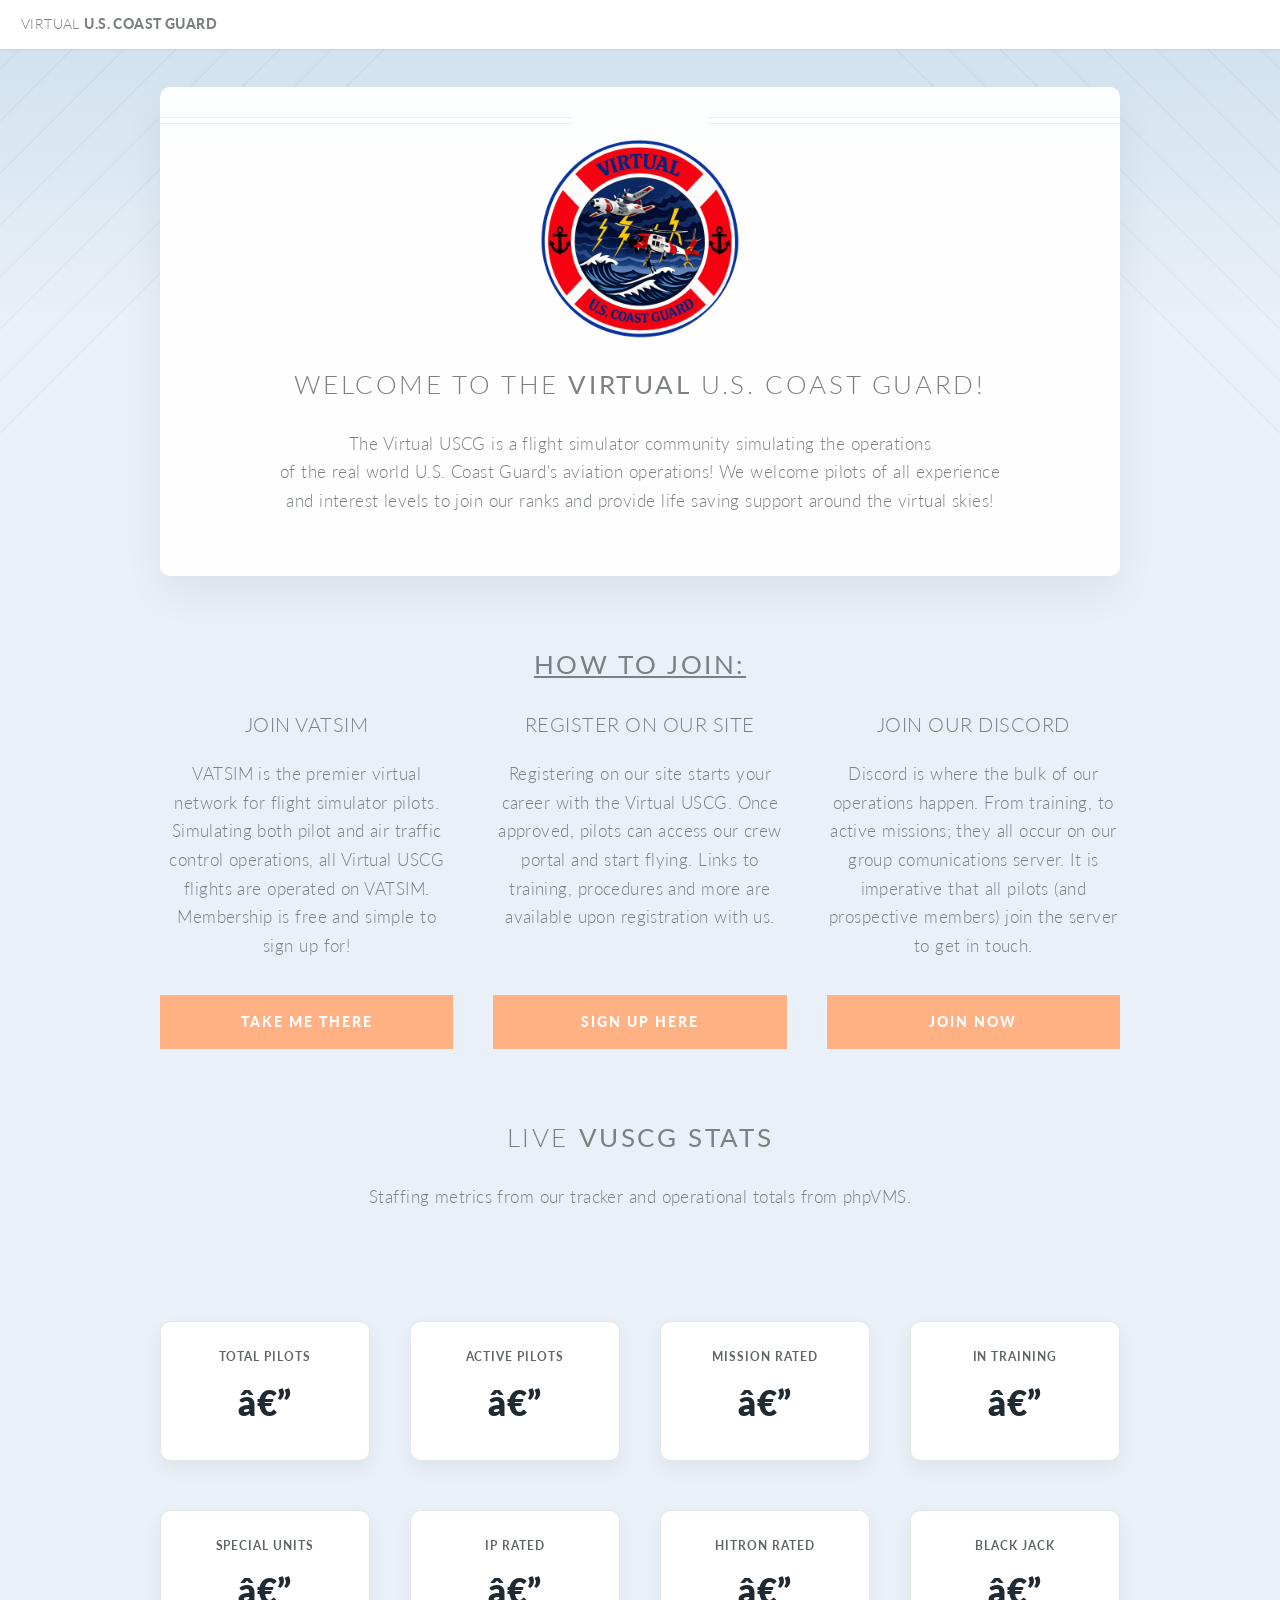
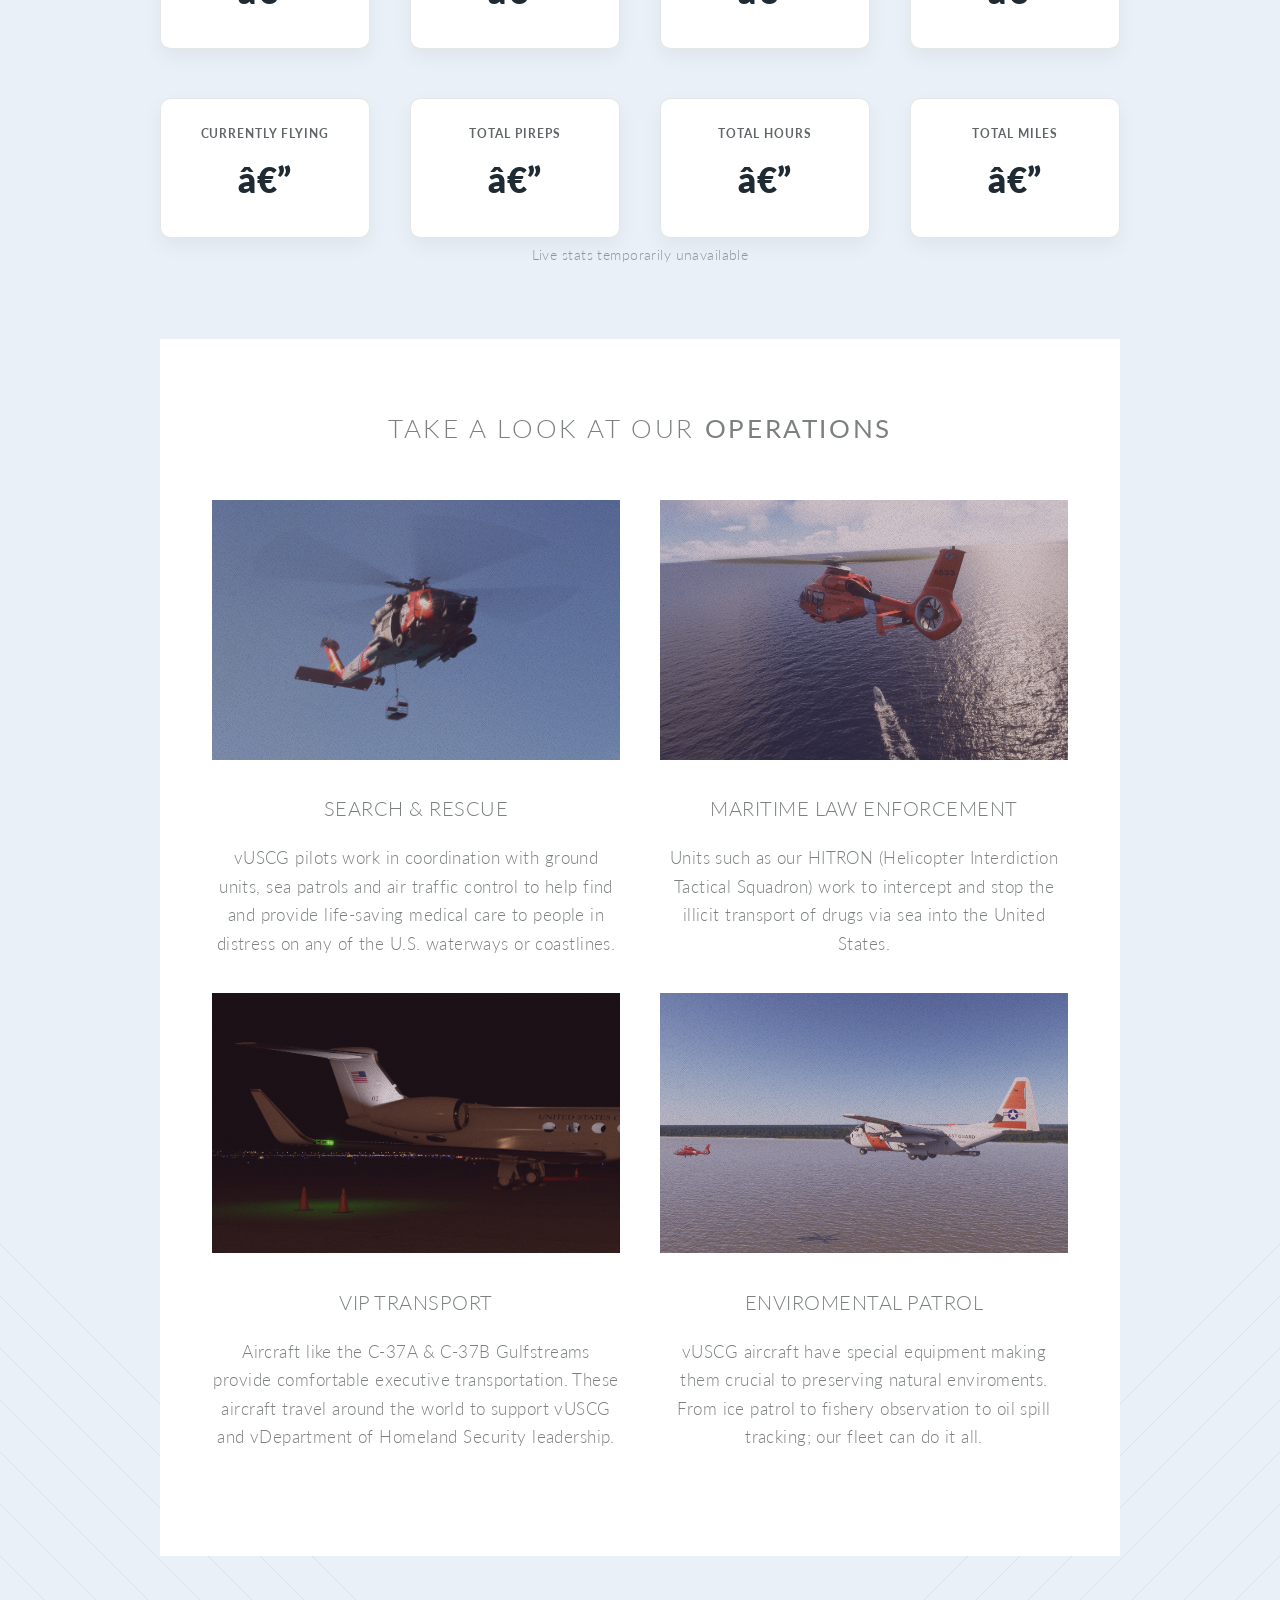
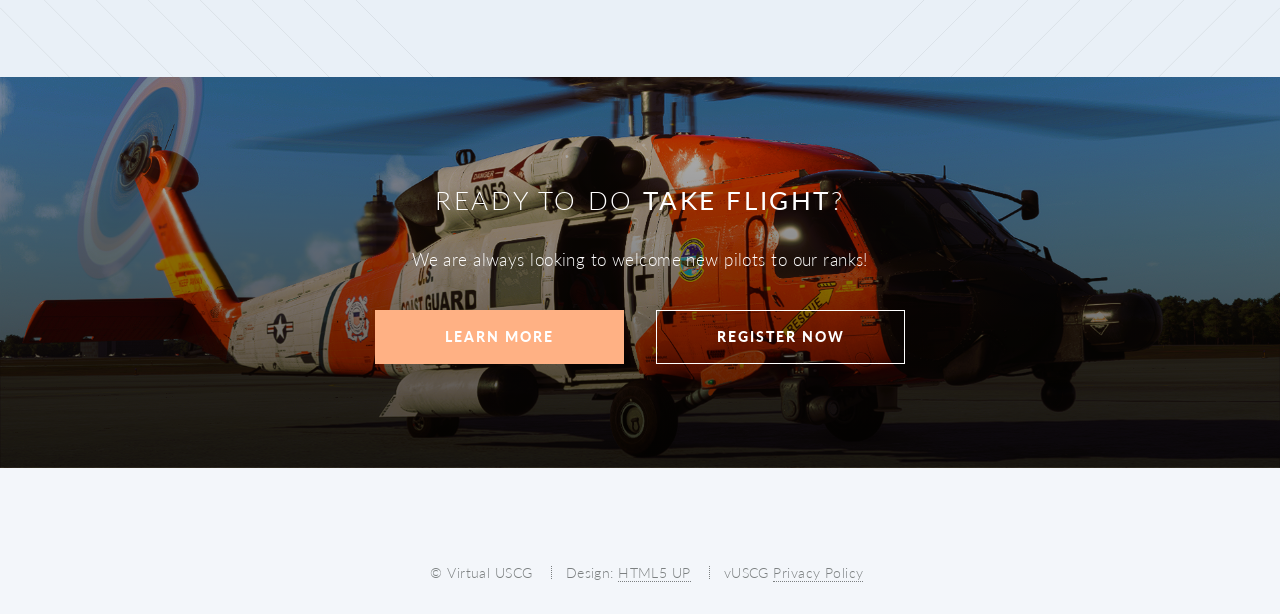
==== index.html @ 7172950b "Align live stats cards with currently flying metric" ====
<!DOCTYPE HTML>
<html>
<head><meta charset="us-ascii">
	<title>Virtual US Coast Guard</title>
	<meta name="viewport" content="width=device-width, initial-scale=1, user-scalable=no" />
	<link href="assets/css/main.css" rel="stylesheet" /><noscript><link rel="stylesheet" href="assets/css/noscript.css" /></noscript>
	<link href="images/roundel.png" rel="icon" type="image/x-icon" />
</head>
<body class="index is-preload">
<div id="page-wrapper"><!-- Header -->
<header id="header">
<h1 id="logo"><a href="index.html"><span>Virtual </span>U.S. Coast Guard</a></h1>

<nav id="nav">
<?php include (($_SERVER['DOCUMENT_ROOT'] ?? __DIR__) . '/_includes/nav.php'); ?>
</nav>
</header>

<!-- Main -->

<article id="main">
  <header class="special container">
    <img src="images/roundel.png" alt="vUSCG Logo" class="logo-main" height="200" />
    <h2>Welcome to the <strong>Virtual</strong> U.S. Coast Guard!</h2>

<p>The Virtual USCG is a flight simulator community simulating the operations<br />
of the real world U.S. Coast Guard&#39;s aviation operations! We welcome pilots of all experience<br />
and interest levels to join our ranks and provide life saving support around the virtual skies!</p>
</header>
<!-- Two -->

<section class="wrapper style1 container special">
<h2><b><u>How To Join:</u></b></h2>

<div class="row">
<div class="col-4 col-12-narrower">
<section>
<header>
<h3>Join VATSIM</h3>
</header>

<p>VATSIM is the premier virtual network for flight simulator pilots. Simulating both pilot and air traffic control operations, all Virtual USCG flights are operated on VATSIM. Membership is free and simple to sign up for!</p>
<a class="button primary" href="https://vatsim.net">Take Me There</a></section>
</div>

<div class="col-4 col-12-narrower">
<section>
<header>
<h3>Register On Our Site</h3>
</header>

<p>Registering on our site starts your career with the Virtual USCG. Once approved, pilots can access our crew portal and start flying. Links to training, procedures and more are available upon registration with us.</p>
<a class="button primary" href="https://crew.vuscg.com/register">Sign Up Here</a>
</section>
</div>

<div class="col-4 col-12-narrower">
<section>
<header>
<h3>Join Our Discord</h3>
</header>

<p>Discord is where the bulk of our operations happen. From training, to active missions; they all occur on our group comunications server. It is imperative that all pilots (and prospective members) join the server to get in touch.</p>
<a class="button primary" href="https://discord.gg/8D7zAP4Acs">Join Now</a></section>
</div>
</div>
</section>

<section class="wrapper style1 container special home-live-stats">
<header class="major">
<h2>Live <strong>vUSCG Stats</strong></h2>
<p>Staffing metrics from our tracker and operational totals from phpVMS.</p>
</header>

<div class="row home-live-stats-grid">
  <div class="col-3 col-6-narrower col-12-mobile"><section class="home-live-stat-card"><p class="label">Total Pilots</p><p class="value" data-stat="total_pilots">—</p></section></div>
  <div class="col-3 col-6-narrower col-12-mobile"><section class="home-live-stat-card"><p class="label">Active Pilots</p><p class="value" data-stat="active_pilots">—</p></section></div>
  <div class="col-3 col-6-narrower col-12-mobile"><section class="home-live-stat-card"><p class="label">Mission Rated</p><p class="value" data-stat="mission_rated_pilots">—</p></section></div>
  <div class="col-3 col-6-narrower col-12-mobile"><section class="home-live-stat-card"><p class="label">In Training</p><p class="value" data-stat="currently_in_training">—</p></section></div>
</div>

<div class="row home-live-stats-grid">
  <div class="col-3 col-6-narrower col-12-mobile"><section class="home-live-stat-card"><p class="label">Special Units</p><p class="value" data-stat="special_units">—</p></section></div>
  <div class="col-3 col-6-narrower col-12-mobile"><section class="home-live-stat-card"><p class="label">IP Rated</p><p class="value" data-stat="ip_rated">—</p></section></div>
  <div class="col-3 col-6-narrower col-12-mobile"><section class="home-live-stat-card"><p class="label">HITRON Rated</p><p class="value" data-stat="hitron_rated">—</p></section></div>
  <div class="col-3 col-6-narrower col-12-mobile"><section class="home-live-stat-card"><p class="label">BLACK JACK</p><p class="value" data-stat="black_jack_rated">—</p></section></div>
</div>

<div class="row home-live-stats-grid">
  <div class="col-3 col-6-narrower col-12-mobile"><section class="home-live-stat-card"><p class="label">Currently Flying</p><p class="value" data-stat="currently_flying">—</p></section></div>
  <div class="col-3 col-6-narrower col-12-mobile"><section class="home-live-stat-card"><p class="label">Total PIREPs</p><p class="value" data-stat="pireps">—</p></section></div>
  <div class="col-3 col-6-narrower col-12-mobile"><section class="home-live-stat-card"><p class="label">Total Hours</p><p class="value" data-stat="hours">—</p></section></div>
  <div class="col-3 col-6-narrower col-12-mobile"><section class="home-live-stat-card"><p class="label">Total Miles</p><p class="value" data-stat="miles">—</p></section></div>
</div>

<p class="home-live-stats-updated" id="homeStatsUpdatedAt">Loading live stats...</p>
</section>

<!-- Three -->

<section class="wrapper style3 container special ops-gallery">
<header class="major">
<h2>Take a look at our <strong>Operations</strong></h2>
</header>

<div class="row">
<div class="col-6 col-12-narrower">
<section><a class="image featured" href="#"><img alt="" src="images/SAR.png" /></a>

<header>
<h3>Search &amp; Rescue</h3>
</header>

<p>vUSCG pilots work in coordination with ground units, sea patrols and air traffic control to help find and provide life-saving medical care to people in distress on any of the U.S. waterways or coastlines.</p>
</section>
</div>

<div class="col-6 col-12-narrower">
<section><a class="image featured" href="#"><img alt="" src="images/LEO.png" /></a>

<header>
<h3>Maritime Law Enforcement</h3>
</header>

<p>Units such as our HITRON (Helicopter Interdiction Tactical Squadron) work to intercept and stop the illicit transport of drugs via sea into the United States.</p>
</section>
</div>
</div>

<div class="row">
<div class="col-6 col-12-narrower">
<section><a class="image featured" href="#">
  <img alt="" src="images/VIP.png" class="operations-img operations-img--vip" />
</a>


<header>
<h3>VIP Transport</h3>
</header>

<p>Aircraft like the C-37A & C-37B Gulfstreams provide comfortable executive transportation. These aircraft travel around the world to support vUSCG and vDepartment of Homeland Security leadership.</p>
</section>
</div>

<div class="col-6 col-12-narrower">
<section><a class="image featured" href="#"><img alt="" src="images/ENV.png" /></a>

<header>
<h3>Enviromental Patrol</h3>
</header>

<p>vUSCG aircraft have special equipment making them crucial to preserving natural enviroments. From ice patrol to fishery observation to oil spill tracking; our fleet can do it all.</p>
</section>
</div>
</div>
</section>
</article>
<!-- CTA -->

<section id="cta">
<header>
<h2>Ready to do <strong>take flight</strong>?</h2>

<p>We are always looking to welcome new pilots to our ranks!</p>
</header>

<footer>
<ul class="buttons">
	<li><a class="button primary" href="/about.html">Learn More</a></li>
	<li><a class="button" href="https://crew.vuscg.com/register">Register Now</a></li>

</ul>
</footer>
</section>
<!-- Footer -->

<footer id="footer">
<ul class="icons">
	<li></li>
	<li></li>
	<li></li>
</ul>

<ul class="copyright">
	<li>&copy; Virtual USCG</li>
	<li>Design: <a href="http://html5up.net">HTML5 UP</a></li>
	<li>vUSCG <a href="https://docs.google.com/document/d/1dULzrl4F9T-Hg8KkAth8GAA5x-krxLjPcFlS4YDioRM/edit?usp=sharing">Privacy Policy</a></li>
</ul>
</footer>
</div>
<!-- Scripts --><script src="assets/js/jquery.min.js"></script><script src="assets/js/jquery.dropotron.min.js"></script><script src="assets/js/jquery.scrolly.min.js"></script><script src="assets/js/jquery.scrollex.min.js"></script><script src="assets/js/browser.min.js"></script><script src="assets/js/breakpoints.min.js"></script><script src="assets/js/util.js"></script>
		<script src="assets/js/home-stats.js"></script>
		<script src="assets/js/main.js"></script></body>
</html>
---- assets/css/main.css ----
@import url("fontawesome-all.min.css");
@import url("https://fonts.googleapis.com/css?family=Lato:300,400,900");

/*
	Twenty by HTML5 UP
	html5up.net | @ajlkn
	Free for personal and commercial use under the CCA 3.0 license (html5up.net/license)
*/

html, body, div, span, applet, object,
iframe, h1, h2, h3, h4, h5, h6, p, blockquote,
pre, a, abbr, acronym, address, big, cite,
code, del, dfn, em, img, ins, kbd, q, s, samp,
small, strike, strong, sub, sup, tt, var, b,
u, i, center, dl, dt, dd, ol, ul, li, fieldset,
form, label, legend, table, caption, tbody,
tfoot, thead, tr, th, td, article, aside,
canvas, details, embed, figure, figcaption,
footer, header, hgroup, menu, nav, output, ruby,
section, summary, time, mark, audio, video {
	margin: 0;
	padding: 0;
	border: 0;
	font-size: 100%;
	font: inherit;
	vertical-align: baseline;}

article, aside, details, figcaption, figure,
footer, header, hgroup, menu, nav, section {
	display: block;}

body {
	line-height: 1;
}

ol, ul {
	list-style: none;
}

blockquote, q {
	quotes: none;
}

	blockquote:before, blockquote:after, q:before, q:after {
		content: '';
		content: none;
	}

table {
	border-collapse: collapse;
	border-spacing: 0;
}

body {
	-webkit-text-size-adjust: none;
}

mark {
	background-color: transparent;
	color: inherit;
}

input::-moz-focus-inner {
	border: 0;
	padding: 0;
}

input, select, textarea {
	-moz-appearance: none;
	-webkit-appearance: none;
	-ms-appearance: none;
	appearance: none;
}

/* Basic */

	html {
		box-sizing: border-box;
	}

	*, *:before, *:after {
		box-sizing: inherit;
	}

	body {
		background: #f3f6fa;
	}

		body.is-preload *, body.is-preload *:before, body.is-preload *:after {
			-moz-animation: none !important;
			-webkit-animation: none !important;
			-ms-animation: none !important;
			animation: none !important;
			-moz-transition: none !important;
			-webkit-transition: none !important;
			-ms-transition: none !important;
			transition: none !important;
		}

	body, input, select, textarea {
		color: #7c8081;
		font-family: 'Lato', sans-serif;
		font-size: 15pt;
		font-weight: 300;
		letter-spacing: 0.025em;
		line-height: 1.75em;
	}

	a {
		-moz-transition: color 0.2s ease-in-out, border-color 0.2s ease-in-out, background-color 0.2s ease-in-out;
		-webkit-transition: color 0.2s ease-in-out, border-color 0.2s ease-in-out, background-color 0.2s ease-in-out;
		-ms-transition: color 0.2s ease-in-out, border-color 0.2s ease-in-out, background-color 0.2s ease-in-out;
		transition: color 0.2s ease-in-out, border-color 0.2s ease-in-out, background-color 0.2s ease-in-out;
		color: #3fb1a3;
		text-decoration: none;
		border-bottom: dotted 1px;
	}

		a:hover {
			border-bottom-color: transparent;
		}

	strong, b {
		font-weight: 400;
	}

	p, ul, ol, dl, table, blockquote {
		margin: 0 0 2em 0;
	}

	h1, h2, h3, h4, h5, h6 {
		color: inherit;
		font-weight: 300;
		line-height: 1.75em;
		margin-bottom: 1em;
		text-transform: uppercase;
	}

		h1 a, h2 a, h3 a, h4 a, h5 a, h6 a {
			color: inherit;
			text-decoration: none;
			border: 0;
		}

	h2 {
		font-size: 1.5em;
		letter-spacing: 0.1em;
	}

	h3 {
		font-size: 1.15em;
		letter-spacing: 0.025em;
	}

	sub {
		font-size: 0.8em;
		position: relative;
		top: 0.5em;
	}

	sup {
		font-size: 0.8em;
		position: relative;
		top: -0.5em;
	}

	hr {
		border-top: solid 1px rgba(124, 128, 129, 0.2);
		border: 0;
		margin-bottom: 1.5em;
	}

	blockquote {
		border-left: solid 0.5em rgba(124, 128, 129, 0.2);
		font-style: italic;
		padding: 1em 0 1em 2em;
	}

/* Container */

	.container {
		margin: 0 auto;
		max-width: 100%;
		width: 1400px;
	}

		.container.medium {
			width: 1050px;
		}

		@media screen and (max-width: 1680px) {

			.container {
				width: 1200px;
			}

				.container.medium {
					width: 900px;
				}

		}

		@media screen and (max-width: 1280px) {

			.container {
				width: 960px;
			}

				.container.medium {
					width: 735px;
				}

		}

		@media screen and (max-width: 980px) {

			.container {
				width: 95%;
			}

				.container.medium {
					width: 71.25%;
				}

		}

		@media screen and (max-width: 840px) {

			.container {
				width: 95%;
			}

				.container.medium {
					width: 95%;
				}

		}

		@media screen and (max-width: 736px) {

			.container {
				width: 100%;
			}

				.container.medium {
					width: 100%;
				}

		}

/* Row */

	.row {
		display: flex;
		flex-wrap: wrap;
		box-sizing: border-box;
		align-items: stretch;
	}

		.row > * {
			box-sizing: border-box;
		}

		.row.gtr-uniform > * > :last-child {
			margin-bottom: 0;
		}

		.row.aln-left {
			justify-content: flex-start;
		}

		.row.aln-center {
			justify-content: center;
		}

		.row.aln-right {
			justify-content: flex-end;
		}

		.row.aln-top {
			align-items: flex-start;
		}

		.row.aln-middle {
			align-items: center;
		}

		.row.aln-bottom {
			align-items: flex-end;
		}

		.row > .imp {
			order: -1;
		}

		.row > .col-1 {
			width: 8.33333%;
		}

		.row > .off-1 {
			margin-left: 8.33333%;
		}

		.row > .col-2 {
			width: 16.66667%;
		}

		.row > .off-2 {
			margin-left: 16.66667%;
		}

		.row > .col-3 {
			width: 25%;
		}

		.row > .off-3 {
			margin-left: 25%;
		}

		.row > .col-4 {
			width: 33.33333%;
		}

		.row > .off-4 {
			margin-left: 33.33333%;
		}

		.row > .col-5 {
			width: 41.66667%;
		}

		.row > .off-5 {
			margin-left: 41.66667%;
		}

		.row > .col-6 {
			width: 50%;
		}

		.row > .off-6 {
			margin-left: 50%;
		}

		.row > .col-7 {
			width: 58.33333%;
		}

		.row > .off-7 {
			margin-left: 58.33333%;
		}

		.row > .col-8 {
			width: 66.66667%;
		}

		.row > .off-8 {
			margin-left: 66.66667%;
		}

		.row > .col-9 {
			width: 75%;
		}

		.row > .off-9 {
			margin-left: 75%;
		}

		.row > .col-10 {
			width: 83.33333%;
		}

		.row > .off-10 {
			margin-left: 83.33333%;
		}

		.row > .col-11 {
			width: 91.66667%;
		}

		.row > .off-11 {
			margin-left: 91.66667%;
		}

		.row > .col-12 {
			width: 100%;
		}

		.row > .off-12 {
			margin-left: 100%;
		}

		.row.gtr-0 {
			margin-top: 0px;
			margin-left: 0px;
		}

			.row.gtr-0 > * {
				padding: 0px 0 0 0px;
			}

			.row.gtr-0.gtr-uniform {
				margin-top: 0px;
			}

				.row.gtr-0.gtr-uniform > * {
					padding-top: 0px;
				}

		.row.gtr-25 {
			margin-top: -12.5px;
			margin-left: -12.5px;
		}

			.row.gtr-25 > * {
				padding: 12.5px 0 0 12.5px;
			}

			.row.gtr-25.gtr-uniform {
				margin-top: -12.5px;
			}

				.row.gtr-25.gtr-uniform > * {
					padding-top: 12.5px;
				}

		.row.gtr-50 {
			margin-top: -25px;
			margin-left: -25px;
		}

			.row.gtr-50 > * {
				padding: 25px 0 0 25px;
			}

			.row.gtr-50.gtr-uniform {
				margin-top: -25px;
			}

				.row.gtr-50.gtr-uniform > * {
					padding-top: 25px;
				}

		.row {
			margin-top: -50px;
			margin-left: -50px;
		}

			.row > * {
				padding: 50px 0 0 50px;
			}

			.row.gtr-uniform {
				margin-top: -50px;
			}

				.row.gtr-uniform > * {
					padding-top: 50px;
				}

		.row.gtr-150 {
			margin-top: -75px;
			margin-left: -75px;
		}

			.row.gtr-150 > * {
				padding: 75px 0 0 75px;
			}

			.row.gtr-150.gtr-uniform {
				margin-top: -75px;
			}

				.row.gtr-150.gtr-uniform > * {
					padding-top: 75px;
				}

		.row.gtr-200 {
			margin-top: -100px;
			margin-left: -100px;
		}

			.row.gtr-200 > * {
				padding: 100px 0 0 100px;
			}

			.row.gtr-200.gtr-uniform {
				margin-top: -100px;
			}

				.row.gtr-200.gtr-uniform > * {
					padding-top: 100px;
				}

		@media screen and (max-width: 1680px) {

			.row {
				display: flex;
				flex-wrap: wrap;
				box-sizing: border-box;
				align-items: stretch;
			}

				.row > * {
					box-sizing: border-box;
				}

				.row.gtr-uniform > * > :last-child {
					margin-bottom: 0;
				}

				.row.aln-left {
					justify-content: flex-start;
				}

				.row.aln-center {
					justify-content: center;
				}

				.row.aln-right {
					justify-content: flex-end;
				}

				.row.aln-top {
					align-items: flex-start;
				}

				.row.aln-middle {
					align-items: center;
				}

				.row.aln-bottom {
					align-items: flex-end;
				}

				.row > .imp-wide {
					order: -1;
				}

				.row > .col-1-wide {
					width: 8.33333%;
				}

				.row > .off-1-wide {
					margin-left: 8.33333%;
				}

				.row > .col-2-wide {
					width: 16.66667%;
				}

				.row > .off-2-wide {
					margin-left: 16.66667%;
				}

				.row > .col-3-wide {
					width: 25%;
				}

				.row > .off-3-wide {
					margin-left: 25%;
				}

				.row > .col-4-wide {
					width: 33.33333%;
				}

				.row > .off-4-wide {
					margin-left: 33.33333%;
				}

				.row > .col-5-wide {
					width: 41.66667%;
				}

				.row > .off-5-wide {
					margin-left: 41.66667%;
				}

				.row > .col-6-wide {
					width: 50%;
				}

				.row > .off-6-wide {
					margin-left: 50%;
				}

				.row > .col-7-wide {
					width: 58.33333%;
				}

				.row > .off-7-wide {
					margin-left: 58.33333%;
				}

				.row > .col-8-wide {
					width: 66.66667%;
				}

				.row > .off-8-wide {
					margin-left: 66.66667%;
				}

				.row > .col-9-wide {
					width: 75%;
				}

				.row > .off-9-wide {
					margin-left: 75%;
				}

				.row > .col-10-wide {
					width: 83.33333%;
				}

				.row > .off-10-wide {
					margin-left: 83.33333%;
				}

				.row > .col-11-wide {
					width: 91.66667%;
				}

				.row > .off-11-wide {
					margin-left: 91.66667%;
				}

				.row > .col-12-wide {
					width: 100%;
				}

				.row > .off-12-wide {
					margin-left: 100%;
				}

				.row.gtr-0 {
					margin-top: 0px;
					margin-left: 0px;
				}

					.row.gtr-0 > * {
						padding: 0px 0 0 0px;
					}

					.row.gtr-0.gtr-uniform {
						margin-top: 0px;
					}

						.row.gtr-0.gtr-uniform > * {
							padding-top: 0px;
						}

				.row.gtr-25 {
					margin-top: -10px;
					margin-left: -10px;
				}

					.row.gtr-25 > * {
						padding: 10px 0 0 10px;
					}

					.row.gtr-25.gtr-uniform {
						margin-top: -10px;
					}

						.row.gtr-25.gtr-uniform > * {
							padding-top: 10px;
						}

				.row.gtr-50 {
					margin-top: -20px;
					margin-left: -20px;
				}

					.row.gtr-50 > * {
						padding: 20px 0 0 20px;
					}

					.row.gtr-50.gtr-uniform {
						margin-top: -20px;
					}

						.row.gtr-50.gtr-uniform > * {
							padding-top: 20px;
						}

				.row {
					margin-top: -40px;
					margin-left: -40px;
				}

					.row > * {
						padding: 40px 0 0 40px;
					}

					.row.gtr-uniform {
						margin-top: -40px;
					}

						.row.gtr-uniform > * {
							padding-top: 40px;
						}

				.row.gtr-150 {
					margin-top: -60px;
					margin-left: -60px;
				}

					.row.gtr-150 > * {
						padding: 60px 0 0 60px;
					}

					.row.gtr-150.gtr-uniform {
						margin-top: -60px;
					}

						.row.gtr-150.gtr-uniform > * {
							padding-top: 60px;
						}

				.row.gtr-200 {
					margin-top: -80px;
					margin-left: -80px;
				}

					.row.gtr-200 > * {
						padding: 80px 0 0 80px;
					}

					.row.gtr-200.gtr-uniform {
						margin-top: -80px;
					}

						.row.gtr-200.gtr-uniform > * {
							padding-top: 80px;
						}

		}

		@media screen and (max-width: 1280px) {

			.row {
				display: flex;
				flex-wrap: wrap;
				box-sizing: border-box;
				align-items: stretch;
			}

				.row > * {
					box-sizing: border-box;
				}

				.row.gtr-uniform > * > :last-child {
					margin-bottom: 0;
				}

				.row.aln-left {
					justify-content: flex-start;
				}

				.row.aln-center {
					justify-content: center;
				}

				.row.aln-right {
					justify-content: flex-end;
				}

				.row.aln-top {
					align-items: flex-start;
				}

				.row.aln-middle {
					align-items: center;
				}

				.row.aln-bottom {
					align-items: flex-end;
				}

				.row > .imp-normal {
					order: -1;
				}

				.row > .col-1-normal {
					width: 8.33333%;
				}

				.row > .off-1-normal {
					margin-left: 8.33333%;
				}

				.row > .col-2-normal {
					width: 16.66667%;
				}

				.row > .off-2-normal {
					margin-left: 16.66667%;
				}

				.row > .col-3-normal {
					width: 25%;
				}

				.row > .off-3-normal {
					margin-left: 25%;
				}

				.row > .col-4-normal {
					width: 33.33333%;
				}

				.row > .off-4-normal {
					margin-left: 33.33333%;
				}

				.row > .col-5-normal {
					width: 41.66667%;
				}

				.row > .off-5-normal {
					margin-left: 41.66667%;
				}

				.row > .col-6-normal {
					width: 50%;
				}

				.row > .off-6-normal {
					margin-left: 50%;
				}

				.row > .col-7-normal {
					width: 58.33333%;
				}

				.row > .off-7-normal {
					margin-left: 58.33333%;
				}

				.row > .col-8-normal {
					width: 66.66667%;
				}

				.row > .off-8-normal {
					margin-left: 66.66667%;
				}

				.row > .col-9-normal {
					width: 75%;
				}

				.row > .off-9-normal {
					margin-left: 75%;
				}

				.row > .col-10-normal {
					width: 83.33333%;
				}

				.row > .off-10-normal {
					margin-left: 83.33333%;
				}

				.row > .col-11-normal {
					width: 91.66667%;
				}

				.row > .off-11-normal {
					margin-left: 91.66667%;
				}

				.row > .col-12-normal {
					width: 100%;
				}

				.row > .off-12-normal {
					margin-left: 100%;
				}

				.row.gtr-0 {
					margin-top: 0px;
					margin-left: 0px;
				}

					.row.gtr-0 > * {
						padding: 0px 0 0 0px;
					}

					.row.gtr-0.gtr-uniform {
						margin-top: 0px;
					}

						.row.gtr-0.gtr-uniform > * {
							padding-top: 0px;
						}

				.row.gtr-25 {
					margin-top: -10px;
					margin-left: -10px;
				}

					.row.gtr-25 > * {
						padding: 10px 0 0 10px;
					}

					.row.gtr-25.gtr-uniform {
						margin-top: -10px;
					}

						.row.gtr-25.gtr-uniform > * {
							padding-top: 10px;
						}

				.row.gtr-50 {
					margin-top: -20px;
					margin-left: -20px;
				}

					.row.gtr-50 > * {
						padding: 20px 0 0 20px;
					}

					.row.gtr-50.gtr-uniform {
						margin-top: -20px;
					}

						.row.gtr-50.gtr-uniform > * {
							padding-top: 20px;
						}

				.row {
					margin-top: -40px;
					margin-left: -40px;
				}

					.row > * {
						padding: 40px 0 0 40px;
					}

					.row.gtr-uniform {
						margin-top: -40px;
					}

						.row.gtr-uniform > * {
							padding-top: 40px;
						}

				.row.gtr-150 {
					margin-top: -60px;
					margin-left: -60px;
				}

					.row.gtr-150 > * {
						padding: 60px 0 0 60px;
					}

					.row.gtr-150.gtr-uniform {
						margin-top: -60px;
					}

						.row.gtr-150.gtr-uniform > * {
							padding-top: 60px;
						}

				.row.gtr-200 {
					margin-top: -80px;
					margin-left: -80px;
				}

					.row.gtr-200 > * {
						padding: 80px 0 0 80px;
					}

					.row.gtr-200.gtr-uniform {
						margin-top: -80px;
					}

						.row.gtr-200.gtr-uniform > * {
							padding-top: 80px;
						}

		}

		@media screen and (max-width: 980px) {

			.row {
				display: flex;
				flex-wrap: wrap;
				box-sizing: border-box;
				align-items: stretch;
			}

				.row > * {
					box-sizing: border-box;
				}

				.row.gtr-uniform > * > :last-child {
					margin-bottom: 0;
				}

				.row.aln-left {
					justify-content: flex-start;
				}

				.row.aln-center {
					justify-content: center;
				}

				.row.aln-right {
					justify-content: flex-end;
				}

				.row.aln-top {
					align-items: flex-start;
				}

				.row.aln-middle {
					align-items: center;
				}

				.row.aln-bottom {
					align-items: flex-end;
				}

				.row > .imp-narrow {
					order: -1;
				}

				.row > .col-1-narrow {
					width: 8.33333%;
				}

				.row > .off-1-narrow {
					margin-left: 8.33333%;
				}

				.row > .col-2-narrow {
					width: 16.66667%;
				}

				.row > .off-2-narrow {
					margin-left: 16.66667%;
				}

				.row > .col-3-narrow {
					width: 25%;
				}

				.row > .off-3-narrow {
					margin-left: 25%;
				}

				.row > .col-4-narrow {
					width: 33.33333%;
				}

				.row > .off-4-narrow {
					margin-left: 33.33333%;
				}

				.row > .col-5-narrow {
					width: 41.66667%;
				}

				.row > .off-5-narrow {
					margin-left: 41.66667%;
				}

				.row > .col-6-narrow {
					width: 50%;
				}

				.row > .off-6-narrow {
					margin-left: 50%;
				}

				.row > .col-7-narrow {
					width: 58.33333%;
				}

				.row > .off-7-narrow {
					margin-left: 58.33333%;
				}

				.row > .col-8-narrow {
					width: 66.66667%;
				}

				.row > .off-8-narrow {
					margin-left: 66.66667%;
				}

				.row > .col-9-narrow {
					width: 75%;
				}

				.row > .off-9-narrow {
					margin-left: 75%;
				}

				.row > .col-10-narrow {
					width: 83.33333%;
				}

				.row > .off-10-narrow {
					margin-left: 83.33333%;
				}

				.row > .col-11-narrow {
					width: 91.66667%;
				}

				.row > .off-11-narrow {
					margin-left: 91.66667%;
				}

				.row > .col-12-narrow {
					width: 100%;
				}

				.row > .off-12-narrow {
					margin-left: 100%;
				}

				.row.gtr-0 {
					margin-top: 0px;
					margin-left: 0px;
				}

					.row.gtr-0 > * {
						padding: 0px 0 0 0px;
					}

					.row.gtr-0.gtr-uniform {
						margin-top: 0px;
					}

						.row.gtr-0.gtr-uniform > * {
							padding-top: 0px;
						}

				.row.gtr-25 {
					margin-top: -7.5px;
					margin-left: -7.5px;
				}

					.row.gtr-25 > * {
						padding: 7.5px 0 0 7.5px;
					}

					.row.gtr-25.gtr-uniform {
						margin-top: -7.5px;
					}

						.row.gtr-25.gtr-uniform > * {
							padding-top: 7.5px;
						}

				.row.gtr-50 {
					margin-top: -15px;
					margin-left: -15px;
				}

					.row.gtr-50 > * {
						padding: 15px 0 0 15px;
					}

					.row.gtr-50.gtr-uniform {
						margin-top: -15px;
					}

						.row.gtr-50.gtr-uniform > * {
							padding-top: 15px;
						}

				.row {
					margin-top: -30px;
					margin-left: -30px;
				}

					.row > * {
						padding: 30px 0 0 30px;
					}

					.row.gtr-uniform {
						margin-top: -30px;
					}

						.row.gtr-uniform > * {
							padding-top: 30px;
						}

				.row.gtr-150 {
					margin-top: -45px;
					margin-left: -45px;
				}

					.row.gtr-150 > * {
						padding: 45px 0 0 45px;
					}

					.row.gtr-150.gtr-uniform {
						margin-top: -45px;
					}

						.row.gtr-150.gtr-uniform > * {
							padding-top: 45px;
						}

				.row.gtr-200 {
					margin-top: -60px;
					margin-left: -60px;
				}

					.row.gtr-200 > * {
						padding: 60px 0 0 60px;
					}

					.row.gtr-200.gtr-uniform {
						margin-top: -60px;
					}

						.row.gtr-200.gtr-uniform > * {
							padding-top: 60px;
						}

		}

		@media screen and (max-width: 840px) {

			.row {
				display: flex;
				flex-wrap: wrap;
				box-sizing: border-box;
				align-items: stretch;
			}

				.row > * {
					box-sizing: border-box;
				}

				.row.gtr-uniform > * > :last-child {
					margin-bottom: 0;
				}

				.row.aln-left {
					justify-content: flex-start;
				}

				.row.aln-center {
					justify-content: center;
				}

				.row.aln-right {
					justify-content: flex-end;
				}

				.row.aln-top {
					align-items: flex-start;
				}

				.row.aln-middle {
					align-items: center;
				}

				.row.aln-bottom {
					align-items: flex-end;
				}

				.row > .imp-narrower {
					order: -1;
				}

				.row > .col-1-narrower {
					width: 8.33333%;
				}

				.row > .off-1-narrower {
					margin-left: 8.33333%;
				}

				.row > .col-2-narrower {
					width: 16.66667%;
				}

				.row > .off-2-narrower {
					margin-left: 16.66667%;
				}

				.row > .col-3-narrower {
					width: 25%;
				}

				.row > .off-3-narrower {
					margin-left: 25%;
				}

				.row > .col-4-narrower {
					width: 33.33333%;
				}

				.row > .off-4-narrower {
					margin-left: 33.33333%;
				}

				.row > .col-5-narrower {
					width: 41.66667%;
				}

				.row > .off-5-narrower {
					margin-left: 41.66667%;
				}

				.row > .col-6-narrower {
					width: 50%;
				}

				.row > .off-6-narrower {
					margin-left: 50%;
				}

				.row > .col-7-narrower {
					width: 58.33333%;
				}

				.row > .off-7-narrower {
					margin-left: 58.33333%;
				}

				.row > .col-8-narrower {
					width: 66.66667%;
				}

				.row > .off-8-narrower {
					margin-left: 66.66667%;
				}

				.row > .col-9-narrower {
					width: 75%;
				}

				.row > .off-9-narrower {
					margin-left: 75%;
				}

				.row > .col-10-narrower {
					width: 83.33333%;
				}

				.row > .off-10-narrower {
					margin-left: 83.33333%;
				}

				.row > .col-11-narrower {
					width: 91.66667%;
				}

				.row > .off-11-narrower {
					margin-left: 91.66667%;
				}

				.row > .col-12-narrower {
					width: 100%;
				}

				.row > .off-12-narrower {
					margin-left: 100%;
				}

				.row.gtr-0 {
					margin-top: 0px;
					margin-left: 0px;
				}

					.row.gtr-0 > * {
						padding: 0px 0 0 0px;
					}

					.row.gtr-0.gtr-uniform {
						margin-top: 0px;
					}

						.row.gtr-0.gtr-uniform > * {
							padding-top: 0px;
						}

				.row.gtr-25 {
					margin-top: -7.5px;
					margin-left: -7.5px;
				}

					.row.gtr-25 > * {
						padding: 7.5px 0 0 7.5px;
					}

					.row.gtr-25.gtr-uniform {
						margin-top: -7.5px;
					}

						.row.gtr-25.gtr-uniform > * {
							padding-top: 7.5px;
						}

				.row.gtr-50 {
					margin-top: -15px;
					margin-left: -15px;
				}

					.row.gtr-50 > * {
						padding: 15px 0 0 15px;
					}

					.row.gtr-50.gtr-uniform {
						margin-top: -15px;
					}

						.row.gtr-50.gtr-uniform > * {
							padding-top: 15px;
						}

				.row {
					margin-top: -30px;
					margin-left: -30px;
				}

					.row > * {
						padding: 30px 0 0 30px;
					}

					.row.gtr-uniform {
						margin-top: -30px;
					}

						.row.gtr-uniform > * {
							padding-top: 30px;
						}

				.row.gtr-150 {
					margin-top: -45px;
					margin-left: -45px;
				}

					.row.gtr-150 > * {
						padding: 45px 0 0 45px;
					}

					.row.gtr-150.gtr-uniform {
						margin-top: -45px;
					}

						.row.gtr-150.gtr-uniform > * {
							padding-top: 45px;
						}

				.row.gtr-200 {
					margin-top: -60px;
					margin-left: -60px;
				}

					.row.gtr-200 > * {
						padding: 60px 0 0 60px;
					}

					.row.gtr-200.gtr-uniform {
						margin-top: -60px;
					}

						.row.gtr-200.gtr-uniform > * {
							padding-top: 60px;
						}

		}

		@media screen and (max-width: 736px) {

			.row {
				display: flex;
				flex-wrap: wrap;
				box-sizing: border-box;
				align-items: stretch;
			}

				.row > * {
					box-sizing: border-box;
				}

				.row.gtr-uniform > * > :last-child {
					margin-bottom: 0;
				}

				.row.aln-left {
					justify-content: flex-start;
				}

				.row.aln-center {
					justify-content: center;
				}

				.row.aln-right {
					justify-content: flex-end;
				}

				.row.aln-top {
					align-items: flex-start;
				}

				.row.aln-middle {
					align-items: center;
				}

				.row.aln-bottom {
					align-items: flex-end;
				}

				.row > .imp-mobile {
					order: -1;
				}

				.row > .col-1-mobile {
					width: 8.33333%;
				}

				.row > .off-1-mobile {
					margin-left: 8.33333%;
				}

				.row > .col-2-mobile {
					width: 16.66667%;
				}

				.row > .off-2-mobile {
					margin-left: 16.66667%;
				}

				.row > .col-3-mobile {
					width: 25%;
				}

				.row > .off-3-mobile {
					margin-left: 25%;
				}

				.row > .col-4-mobile {
					width: 33.33333%;
				}

				.row > .off-4-mobile {
					margin-left: 33.33333%;
				}

				.row > .col-5-mobile {
					width: 41.66667%;
				}

				.row > .off-5-mobile {
					margin-left: 41.66667%;
				}

				.row > .col-6-mobile {
					width: 50%;
				}

				.row > .off-6-mobile {
					margin-left: 50%;
				}

				.row > .col-7-mobile {
					width: 58.33333%;
				}

				.row > .off-7-mobile {
					margin-left: 58.33333%;
				}

				.row > .col-8-mobile {
					width: 66.66667%;
				}

				.row > .off-8-mobile {
					margin-left: 66.66667%;
				}

				.row > .col-9-mobile {
					width: 75%;
				}

				.row > .off-9-mobile {
					margin-left: 75%;
				}

				.row > .col-10-mobile {
					width: 83.33333%;
				}

				.row > .off-10-mobile {
					margin-left: 83.33333%;
				}

				.row > .col-11-mobile {
					width: 91.66667%;
				}

				.row > .off-11-mobile {
					margin-left: 91.66667%;
				}

				.row > .col-12-mobile {
					width: 100%;
				}

				.row > .off-12-mobile {
					margin-left: 100%;
				}

				.row.gtr-0 {
					margin-top: 0px;
					margin-left: 0px;
				}

					.row.gtr-0 > * {
						padding: 0px 0 0 0px;
					}

					.row.gtr-0.gtr-uniform {
						margin-top: 0px;
					}

						.row.gtr-0.gtr-uniform > * {
							padding-top: 0px;
						}

				.row.gtr-25 {
					margin-top: -7.5px;
					margin-left: -7.5px;
				}

					.row.gtr-25 > * {
						padding: 7.5px 0 0 7.5px;
					}

					.row.gtr-25.gtr-uniform {
						margin-top: -7.5px;
					}

						.row.gtr-25.gtr-uniform > * {
							padding-top: 7.5px;
						}

				.row.gtr-50 {
					margin-top: -15px;
					margin-left: -15px;
				}

					.row.gtr-50 > * {
						padding: 15px 0 0 15px;
					}

					.row.gtr-50.gtr-uniform {
						margin-top: -15px;
					}

						.row.gtr-50.gtr-uniform > * {
							padding-top: 15px;
						}

				.row {
					margin-top: -30px;
					margin-left: -30px;
				}

					.row > * {
						padding: 30px 0 0 30px;
					}

					.row.gtr-uniform {
						margin-top: -30px;
					}

						.row.gtr-uniform > * {
							padding-top: 30px;
						}

				.row.gtr-150 {
					margin-top: -45px;
					margin-left: -45px;
				}

					.row.gtr-150 > * {
						padding: 45px 0 0 45px;
					}

					.row.gtr-150.gtr-uniform {
						margin-top: -45px;
					}

						.row.gtr-150.gtr-uniform > * {
							padding-top: 45px;
						}

				.row.gtr-200 {
					margin-top: -60px;
					margin-left: -60px;
				}

					.row.gtr-200 > * {
						padding: 60px 0 0 60px;
					}

					.row.gtr-200.gtr-uniform {
						margin-top: -60px;
					}

						.row.gtr-200.gtr-uniform > * {
							padding-top: 60px;
						}

		}

/* Section/Article */

	section.special, article.special {
		text-align: center;
	}

	header.major {
		padding-bottom: 2em;
	}

	header.special {
		margin-bottom: 5em;
		padding-top: 7em;
		position: relative;
		text-align: center;
	}

		header.special:before, header.special:after {
			border-bottom: solid 1.5px;
			border-top: solid 1.5px;
			content: '';
			height: 7px;
			opacity: 0.1;
			position: absolute;
			top: 1.75em;
			width: 43%;
		}

		header.special:before {
			left: 0;
		}

		header.special:after {
			right: 0;
		}

		header.special h2 {
			margin-bottom: 0;
		}

		header.special h2 + p {
			margin-bottom: 0;
			padding-top: 1.5em;
		}

		header.special .icon {
			cursor: default;
			height: 7em;
			left: 0;
			position: absolute;
			text-align: center;
			top: 1em;
			width: 100%;
		}

			header.special .icon:before {
				font-size: 3.5em;
				opacity: 0.35;
			}

	footer > :last-child {
		margin-bottom: 0;
	}

	footer.major {
		padding-top: 3em;
	}

/* Form */

	input[type="text"],
	input[type="password"],
	input[type="email"],
	textarea {
		-moz-transition: background-color 0.2s ease-in-out, border-color 0.2s ease-in-out;
		-webkit-transition: background-color 0.2s ease-in-out, border-color 0.2s ease-in-out;
		-ms-transition: background-color 0.2s ease-in-out, border-color 0.2s ease-in-out;
		transition: background-color 0.2s ease-in-out, border-color 0.2s ease-in-out;
		-moz-appearance: none;
		-webkit-appearance: none;
		-ms-appearance: none;
		appearance: none;
		background: none;
		border: solid 1px rgba(124, 128, 129, 0.2);
		border-radius: 0;
		color: inherit;
		display: block;
		padding: 0.75em;
		text-decoration: none;
		width: 100%;
		outline: 0;
	}

		input[type="text"]:focus,
		input[type="password"]:focus,
		input[type="email"]:focus,
		textarea:focus {
			border-color: #ffb184;
		}

	input[type="text"],
	input[type="password"],
	input[type="email"] {
		line-height: 1em;
	}

	::-webkit-input-placeholder {
		color: inherit;
		opacity: 0.5;
		position: relative;
		top: 3px;
	}

	:-moz-placeholder {
		color: inherit;
		opacity: 0.5;
	}

	::-moz-placeholder {
		color: inherit;
		opacity: 0.5;
	}

	:-ms-input-placeholder {
		color: inherit;
		opacity: 0.5;
	}

/* Image */

	.image {
		border: 0;
		position: relative;
	}

		.image:before {
			background: url("images/overlay.png");
			content: '';
			height: 100%;
			left: 0;
			position: absolute;
			top: 0;
			width: 100%;
		}

		.image.fit {
			display: block;
		}

			.image.fit img {
				display: block;
				width: 100%;
			}

		.image.featured {
			display: block;
			margin: 0 0 2em 0;
		}

			.image.featured img {
				display: block;
				width: 100%;
			}

/* Icon */

	.icon {
		text-decoration: none;
		position: relative;
	}

		.icon:before {
			-moz-osx-font-smoothing: grayscale;
			-webkit-font-smoothing: antialiased;
			display: inline-block;
			font-style: normal;
			font-variant: normal;
			text-rendering: auto;
			line-height: 1;
			text-transform: none !important;
			font-family: 'Font Awesome 5 Free';
			font-weight: 400;
		}

		.icon.solid:before {
			font-weight: 900;
		}

		.icon:before {
			line-height: inherit;
		}

		.icon.brands:before {
			font-family: 'Font Awesome 5 Brands';
		}

		.icon.circle {
			-moz-transition: all 0.2s ease-in-out;
			-webkit-transition: all 0.2s ease-in-out;
			-ms-transition: all 0.2s ease-in-out;
			transition: all 0.2s ease-in-out;
			border: 0;
			border-radius: 100%;
			display: inline-block;
			font-size: 1.25em;
			height: 2.25em;
			left: 0;
			line-height: 2.25em;
			text-align: center;
			text-decoration: none;
			top: 0;
			width: 2.25em;
		}

			.icon.circle:hover {
				top: -0.2em;
			}

			.icon.circle.fa-twitter {
				background: #70aecd;
				color: #fff;
			}

				.icon.circle.fa-twitter:hover {
					background: #7fb7d2;
				}

			.icon.circle.fa-facebook-f {
				background: #7490c3;
				color: #fff;
			}

				.icon.circle.fa-facebook-f:hover {
					background: #829bc9;
				}

			.icon.circle.fa-google-plus-g {
				background: #db6b67;
				color: #fff;
			}

				.icon.circle.fa-google-plus-g:hover {
					background: #df7b77;
				}

			.icon.circle.fa-github {
				background: #dcad8b;
				color: #fff;
			}

				.icon.circle.fa-github:hover {
					background: #e1b89b;
				}

			.icon.circle.fa-dribbble {
				background: #da83ae;
				color: #fff;
			}

				.icon.circle.fa-dribbble:hover {
					background: #df93b8;
				}

		.icon.featured {
			cursor: default;
			display: block;
			margin: 0 0 1.5em 0;
			opacity: 0.35;
			text-align: center;
		}

			.icon.featured:before {
				font-size: 5em;
				line-height: 1em;
			}

		.icon > .label {
			display: none;
		}

/* List */

	ol {
		list-style: decimal;
		padding-left: 1.25em;
	}

		ol li {
			padding-left: 0.25em;
		}

	ul {
		list-style: disc;
		padding-left: 1em;
	}

		ul li {
			padding-left: 0.5em;
		}

/* Icons */

	ul.icons {
		list-style: none;
		padding-left: 0;
		cursor: default;
	}

		ul.icons li {
			display: inline-block;
			line-height: 1em;
			padding-left: 0.5em;
		}

			ul.icons li:first-child {
				padding-left: 0;
			}

/* Featured Icons */

	ul.featured-icons {
		cursor: default;
		margin: -0.75em 0 0 0;
		opacity: 0.35;
		overflow: hidden;
		position: relative;
		list-style: none;
		padding-left: 0;
	}

		ul.featured-icons li {
			display: block;
			float: left;
			text-align: center;
			width: 50%;
			padding-left: 0;
			margin-bottom: 1em;
		}

			ul.featured-icons li .icon {
				display: inline-block;
				font-size: 5.5em;
				height: 1em;
				line-height: 1.5em;
				width: 1em;
			}

/* Buttons */

	ul.buttons {
		cursor: default;
		list-style: none;
		padding-left: 0;
	}

		ul.buttons:last-child {
			margin-bottom: 0;
		}

		ul.buttons li {
			display: inline-block;
			padding: 0 0 0 1.5em;
		}

			ul.buttons li:first-child {
				padding: 0;
			}

		ul.buttons.stacked li {
			display: block;
			padding: 1.5em 0 0 0;
		}

			ul.buttons.stacked li:first-child {
				padding: 0;
			}

/* Table */

	table {
		width: 100%;
	}

		table.default {
			width: 100%;
		}

			table.default tbody tr {
				border-bottom: solid 1px rgba(124, 128, 129, 0.2);
			}

			table.default td {
				padding: 0.5em 1em 0.5em 1em;
			}

			table.default th {
				font-weight: 400;
				padding: 0.5em 1em 0.5em 1em;
				text-align: left;
			}

			table.default thead {
				background: #7c8081;
				color: #fff;
			}

/* Button */

	input[type="button"],
	input[type="submit"],
	input[type="reset"],
	button,
	.button {
		-moz-appearance: none;
		-webkit-appearance: none;
		-ms-appearance: none;
		appearance: none;
		-moz-transition: color 0.2s ease-in-out, border-color 0.2s ease-in-out, background-color 0.2s ease-in-out;
		-webkit-transition: color 0.2s ease-in-out, border-color 0.2s ease-in-out, background-color 0.2s ease-in-out;
		-ms-transition: color 0.2s ease-in-out, border-color 0.2s ease-in-out, background-color 0.2s ease-in-out;
		transition: color 0.2s ease-in-out, border-color 0.2s ease-in-out, background-color 0.2s ease-in-out;
		background: none;
		border: solid 1px;
		border-radius: 0;
		color: inherit;
		cursor: pointer;
		display: inline-block;
		font-size: 0.8em;
		font-weight: 900;
		letter-spacing: 2px;
		min-width: 18em;
		padding: 0 0.75em;
		line-height: 3.75em;
		text-align: center;
		text-decoration: none;
		text-transform: uppercase;
	}

		input[type="button"]:hover,
		input[type="submit"]:hover,
		input[type="reset"]:hover,
		button:hover,
		.button:hover {
			background: rgba(188, 202, 206, 0.15);
			border-color: inherit;
		}

		input[type="button"].primary,
		input[type="submit"].primary,
		input[type="reset"].primary,
		button.primary,
		.button.primary {
			background: #ffb184;
			border-color: #ffb184;
			color: #fff !important;
		}

			input[type="button"].primary:hover,
			input[type="submit"].primary:hover,
			input[type="reset"].primary:hover,
			button.primary:hover,
			.button.primary:hover {
				background: #ffc5a4 !important;
				border-color: #ffc5a4 !important;
			}

		input[type="button"].fit,
		input[type="submit"].fit,
		input[type="reset"].fit,
		button.fit,
		.button.fit {
			width: 100%;
		}

		input[type="button"].small,
		input[type="submit"].small,
		input[type="reset"].small,
		button.small,
		.button.small {
			font-size: 0.7em;
			min-width: 14em;
			padding: 0.5em 0;
		}

/* Wrapper */

	.wrapper {
		margin-bottom: 5em;
		padding: 5em;
	}

		.wrapper.style1 {
			padding: 0;
		}

		.wrapper.style2 {
			background-color: #ffb184;
			background-image: url("images/light-bl.svg"), url("images/light-br.svg");
			background-position: bottom left, bottom right;
			background-repeat: no-repeat, no-repeat;
			background-size: 25em, 25em;
			color: #fff;
		}

			.wrapper.style2 input[type="button"]:hover,
			.wrapper.style2 input[type="submit"]:hover,
			.wrapper.style2 input[type="reset"]:hover,
			.wrapper.style2 button:hover,
			.wrapper.style2 .button:hover {
				background: rgba(255, 255, 255, 0.15) !important;
			}

			.wrapper.style2 input[type="button"].primary,
			.wrapper.style2 input[type="submit"].primary,
			.wrapper.style2 input[type="reset"].primary,
			.wrapper.style2 button.primary,
			.wrapper.style2 .button.primary {
				background: #fff;
				border-color: #fff;
				color: #ffb184 !important;
			}

				.wrapper.style2 input[type="button"].primary:hover,
				.wrapper.style2 input[type="submit"].primary:hover,
				.wrapper.style2 input[type="reset"].primary:hover,
				.wrapper.style2 button.primary:hover,
				.wrapper.style2 .button.primary:hover {
					border-color: inherit !important;
					color: #fff !important;
				}

		.wrapper.style3 {
			background: #fff;
			color: inherit;
		}

		.wrapper.style4 {
			background: #fff;
			color: inherit;
			padding: 4em;
		}
/* vUSCG: line up "How To Join" buttons */
body.index .wrapper.style1.container.special .row > div > section {
    display: flex;
    flex-direction: column;
    height: 100%;          /* make all three cards equal height */
}

body.index .wrapper.style1.container.special .row > div > section .button {
    margin-top: auto;      /* push the button to the bottom of each card */
}

/* Header */

	@-moz-keyframes reveal-header {
		0% {
			top: -5em;
		}

		100% {
			top: 0;
		}
	}

	@-webkit-keyframes reveal-header {
		0% {
			top: -5em;
		}

		100% {
			top: 0;
		}
	}

	@-ms-keyframes reveal-header {
		0% {
			top: -5em;
		}

		100% {
			top: 0;
		}
	}

	@keyframes reveal-header {
		0% {
			top: -5em;
		}

		100% {
			top: 0;
		}
	}

	#header {
		background: #fff;
		box-shadow: 0 1px 2px 0 rgba(0, 0, 0, 0.075);
		color: inherit;
		cursor: default;
		font-size: 0.8em;
		left: 0;
		padding: 1em 1.5em;
		position: fixed;
		top: 0;
		width: 100%;
		z-index: 10000;
	}

		#header h1 {
			font-weight: 900;
			margin: 0;
		}

			#header h1 span {
				font-weight: 300;
			}

		#header nav {
			letter-spacing: 0.075em;
			position: absolute;
			right: 1.5em;
			text-transform: uppercase;
			top: 0.75em;
		}

			#header nav ul {
				list-style: none;
				padding-left: 0;
			}

				#header nav ul li {
					display: inline-block;
					margin-left: 1.5em;
					padding-left: 0;
				}

					#header nav ul li > ul {
						display: none;
					}

					#header nav ul li a {
						border: solid 1px transparent;
						color: inherit;
						display: inline-block;
						line-height: 1em;
						padding: 0.6em 0.75em;
						text-decoration: none;
					}

					#header nav ul li input[type="button"],
					#header nav ul li input[type="submit"],
					#header nav ul li input[type="reset"],
					#header nav ul li button,
					#header nav ul li .button {
						font-size: 1em;
						min-width: 0;
						width: auto;
					}

					#header nav ul li.submenu > a {
						text-decoration: none;
					}

						#header nav ul li.submenu > a:before {
							-moz-osx-font-smoothing: grayscale;
							-webkit-font-smoothing: antialiased;
							display: inline-block;
							font-style: normal;
							font-variant: normal;
							text-rendering: auto;
							line-height: 1;
							text-transform: none !important;
							font-family: 'Font Awesome 5 Free';
							font-weight: 900;
						}

						#header nav ul li.submenu > a:before {
							content: '\f107';
							margin-right: 0.65em;
						}

					#header nav ul li.active > a, #header nav ul li:hover > a {
						-moz-transition: all 0.2s ease-in-out;
						-webkit-transition: all 0.2s ease-in-out;
						-ms-transition: all 0.2s ease-in-out;
						transition: all 0.2s ease-in-out;
						background: rgba(188, 202, 206, 0.15);
					}

					#header nav ul li.current > a {
						font-weight: 900;
					}

		#header.reveal {
			-moz-animation: reveal-header 0.5s;
			-webkit-animation: reveal-header 0.5s;
			-ms-animation: reveal-header 0.5s;
			animation: reveal-header 0.5s;
		}

		#header.alt {
			-moz-animation: none;
			-webkit-animation: none;
			-ms-animation: none;
			animation: none;
			background: transparent;
			box-shadow: none;
			color: #fff;
			padding: 2em 2.5em;
			position: absolute;
		}

			#header.alt nav {
				right: 2.5em;
				top: 1.75em;
			}

				#header.alt nav ul li.active > a, #header.alt nav ul li:hover > a {
					border: solid 1px;
				}
/* vUSCG: use header1.png as a header banner on the index page */
body.index #header.alt {
    background-image: url("../../images/header1.png");
    background-position: center;
    background-size: cover;
    background-repeat: no-repeat;
    background-color: rgba(255, 255, 255, 0.95); /* solid-ish bar */
    color: #7c8081; /* same text/nav color as other pages */
    box-shadow: 0 1px 2px rgba(0, 0, 0, 0.25);
}


/* Dropotron */

	.dropotron {
		list-style: none;
		padding-left: 0;
		background: #fff;
		box-shadow: 0 1px 2px 0 rgba(0, 0, 0, 0.075);
		line-height: 2.25em;
		min-width: 13em;
		padding: 1em 0;
		text-transform: uppercase;
		margin-top: calc(-1em + 1px);
	}

		.dropotron.level-0 {
			font-size: 0.7em;
			font-weight: 400;
			margin-top: 1.5em;
		}

			.dropotron.level-0:before {
				border-bottom: solid 0.5em #fff;
				border-left: solid 0.5em transparent;
				border-right: solid 0.5em transparent;
				content: '';
				left: 0.75em;
				position: absolute;
				top: -0.45em;
			}

		.dropotron > li {
			border-top: solid 1px rgba(124, 128, 129, 0.2);
			padding-left: 0;
		}

			.dropotron > li > a {
				-moz-transition: none;
				-webkit-transition: none;
				-ms-transition: none;
				transition: none;
				color: inherit;
				text-decoration: none;
				padding: 0 1em;
				border: 0;
			}

			.dropotron > li:hover > a {
				background: #ffb184;
				color: #fff;
			}

			.dropotron > li:first-child {
				border-top: 0;
			}

/* Banner */

	@-moz-keyframes reveal-banner {
		0% {
			opacity: 0;
		}

		100% {
			opacity: 1;
		}
	}

	@-webkit-keyframes reveal-banner {
		0% {
			opacity: 0;
		}

		100% {
			opacity: 1;
		}
	}

	@-ms-keyframes reveal-banner {
		0% {
			opacity: 0;
		}

		100% {
			opacity: 1;
		}
	}

	@keyframes reveal-banner {
		0% {
			opacity: 0;
		}

		100% {
			opacity: 1;
		}
	}

	#banner {
    background-attachment: scroll, scroll, scroll;
    background-color: #645862;
    background-image: url("images/light-bl.svg"), url("images/light-br.svg"), url("images/overlay.png");
    background-position: bottom left, bottom right, top left;
    background-repeat: no-repeat, no-repeat, repeat;
    background-size: 25em, 25em, auto;
    color: #fff;
    cursor: default;
    padding: 6em 0;
    text-align: center;
}


		#banner .inner {
			-moz-animation: reveal-banner 1s 0.25s ease-in-out;
			-webkit-animation: reveal-banner 1s 0.25s ease-in-out;
			-ms-animation: reveal-banner 1s 0.25s ease-in-out;
			animation: reveal-banner 1s 0.25s ease-in-out;
			-moz-animation-fill-mode: forwards;
			-webkit-animation-fill-mode: forwards;
			-ms-animation-fill-mode: forwards;
			animation-fill-mode: forwards;
			background: rgba(52, 27, 43, 0.5);
			color: #fff;
			display: inline-block;
			opacity: 0;
			padding: 3em;
			text-align: center;
		}

			#banner .inner header {
				display: inline-block;
				border-bottom: solid 2px;
				border-top: solid 2px;
				margin: 0 0 2em 0;
				padding: 3px 0 3px 0;
			}

				#banner .inner header h2 {
					border-bottom: solid 2px;
					border-top: solid 2px;
					font-size: 2.5em;
					font-weight: 900;
					letter-spacing: 0.2em;
					margin: 0;
					padding-left: 0.05em;
					position: relative;
					text-transform: uppercase;
				}

			#banner .inner p {
				letter-spacing: 0.1em;
				margin: 0;
				text-transform: uppercase;
			}

				#banner .inner p a {
					color: inherit;
					font-weight: 400;
					text-decoration: none;
				}

			#banner .inner footer {
				margin: 2em 0 0 0;
			}

/* Main */

	#main {
		background-image: url("images/dark-tl.svg"), url("images/dark-tr.svg"), url("images/dark-bl.svg"), url("images/dark-br.svg");
		background-position: top left, top right, bottom left, bottom right;
		background-repeat: no-repeat;
		background-size: 25em;
		padding: 7em 0;
	}

		#main > :last-child {
			margin-bottom: 0;
		}

		#main .sidebar section {
			border-top: solid 1px rgba(124, 128, 129, 0.2);
			margin: 3em 0 0 0;
			padding: 3em 0 0 0;
		}

			#main .sidebar section:first-child {
				border-top: 0;
				padding-top: 0;
				margin-top: 0;
			}

	body.index #main {
		padding-top: 5em;
	}

/* CTA */

	#cta {
    background-attachment: scroll, scroll, scroll;
    background-color: #645862;
    background-image: url("images/light-tl.svg"), url("images/light-tr.svg"), url("images/overlay.png");
    background-position: top left, top right, top left;
    background-repeat: no-repeat, no-repeat, repeat;
    background-size: 25em, 25em, auto;
    color: #fff;
    padding: 5em;
    text-align: center;
}


		#cta header {
			margin-bottom: 2em;
		}
/* === vUSCG: index-only CTA with photo background === */
body.index #cta {
    background-attachment: scroll;
    background-color: #000;
    background-image:
        linear-gradient(to top, rgba(0, 0, 0, 0.7), rgba(0, 0, 0, 0.25)),
        url("../../images/back.png");  /* same image you use in the footer */
    background-position: center;
    background-repeat: no-repeat;
    background-size: cover;
    color: #fff;
    padding: 6em 2em;
    text-align: center;
}

/* Make the buttons pop on top of the photo */
body.index #cta .button.primary {
    background: #ffb184;
    border-color: #ffb184;
    color: #fff !important;
}

body.index #cta .button.primary:hover {
    background: #ffc5a4 !important;
    border-color: #ffc5a4 !important;
}

body.index #cta .button {
    border-color: #fff;
    color: #fff !important;
}

body.index #cta .button:hover {
    background: rgba(255, 255, 255, 0.15);
}

/* Footer */

		#footer {
    background-color: #E8EEF4;
    background-image: url("../../images/back.png");
    background-position: center;
    background-size: cover;
    background-repeat: no-repeat;
    color: #7c8081;
    padding: 5em 5em 10em 5em;
	    text-align: center;
}

/* vUSCG: improve readability on photo footer backgrounds */
body:not(.index) #footer {
	position: relative;
	color: #ffffff;
	text-shadow: 0 1px 2px rgba(0, 0, 0, 0.75);
}

body:not(.index) #footer:before {
	content: '';
	position: absolute;
	inset: 0;
	background: rgba(14, 22, 34, 0.42);
	pointer-events: none;
}

body:not(.index) #footer > * {
	position: relative;
	z-index: 1;
}

body:not(.index) #footer .copyright a {
	color: #ffffff;
	font-weight: 400;
}

body:not(.index) #footer .icon.circle.fa-discord {
	background: rgba(88, 101, 242, 0.92);
	color: #ffffff;
	box-shadow: 0 4px 12px rgba(0, 0, 0, 0.35);
}

/* vUSCG: translucent highlight panels behind footer content */
body:not(.index) #footer .icons,
body:not(.index) #footer .copyright {
	display: inline-block;
	background: rgba(0, 0, 0, 0.38);
	padding: 0.7em 1em;
	border-radius: 0.6em;
	backdrop-filter: blur(2px);
	-webkit-backdrop-filter: blur(2px);
}

body:not(.index) #footer .icons {
	margin-bottom: 0.9em;
}

body:not(.index) #footer .copyright {
	line-height: 1.4em;
}
/* vUSCG: simpler footer on the index (home) page */
body.index #footer {
    background-image: none;        /* no helicopter image */
    background-color: #f3f6fa;     /* light gray/white stripe */
    padding: 2em 1.5em;            /* slimmer bar */
}


		#footer .copyright {
			font-size: 0.8em;
			line-height: 1em;
		}

			#footer .copyright a {
				color: inherit;
			}

			#footer .copyright li {
				display: inline-block;
				margin-left: 1em;
				padding-left: 1em;
				border-left: dotted 1px;
			}

				#footer .copyright li:first-child {
					margin: 0;
					padding: 0;
					border: 0;
				}

/* Wide */

	@media screen and (max-width: 1680px) {

		/* Basic */

			body, input, select, textarea {
				font-size: 14pt;
			}

		/* Section/Article */

			header.special {
				padding-top: 5.5em;
				margin-bottom: 4em;
			}

	}
.logo-main {
    display: block;
    margin: 0 auto 1.5em auto;
}

/* Normal */

	@media screen and (max-width: 1280px) {

		/* Basic */

			body, input, select, textarea {
				font-size: 13pt;
				letter-spacing: 0.025em;
				line-height: 1.65em;
			}

			h1, h2, h3, h4, h5, h6 {
				line-height: 1.5em;
			}

		/* Section/Article */

			header.major {
				padding-bottom: 1.5em;
			}

			footer.major {
				padding-top: 2em;
			}

		/* Wrapper */

			.wrapper {
				margin-bottom: 4em;
				padding: 4em 3em;
			}

				.wrapper.style4 {
					padding: 3em;
				}

		/* Header */

			#header nav ul li {
				margin-left: 1em;
			}

		/* Banner */

			#banner {
				background-attachment: scroll;
			}

		/* CTA */

			#cta {
				padding: 4em;
				background-attachment: scroll;
			}

		/* Footer */

			#footer {
				padding: 4em;
			}

	}

/* Narrow */

	@media screen and (max-width: 980px) {

		/* Basic */

			body, input, select, textarea {
				font-size: 13pt;
				letter-spacing: 0.025em;
				line-height: 1.5em;
			}

		/* Section/Article */

			header br {
				display: none;
			}

			header.major {
				padding-bottom: 1em;
			}

			header.special {
				padding-left: 2.5em;
				padding-right: 2.5em;
			}

			footer.major {
				padding-top: 1.5em;
			}

		/* Wrapper */

			.wrapper {
				margin-bottom: 3em;
				padding: 3em 2.5em;
			}

				.wrapper.special br {
					display: none;
				}

				.wrapper.style1 {
					padding: 0 2.5em;
				}

				.wrapper.style2 {
					background-size: 15em;
				}

				.wrapper.style4 {
					padding: 2.5em;
				}

		/* Banner */

			#banner {
				background-size: 15em, 15em, auto, cover;
			}

		/* Main */

			#main {
				background-size: 15em;
			}

		/* CTA */

			#cta {
				background-size: 15em, 15em, auto, cover;
				padding: 3em;
			}

	}

/* Narrower */

	#navPanel, #navButton {
		display: none;
	}

	@media screen and (max-width: 840px) {

		/* Basic */

			html, body {
				overflow-x: hidden;
			}

			header.major {
				padding-bottom: 0.25em;
			}

			header.special {
				margin-bottom: 4em;
				padding-top: 5em;
			}

				header.special:before, header.special:after {
					width: 40%;
				}

				header.special h2 + p {
					padding-top: 1.25em;
				}

		/* Section/Article */

			section {
				margin: 1em 0 1em 0;
			}

				section:first-child {
					margin-top: 0;
				}

		/* Button */

			input[type="button"].small,
			input[type="submit"].small,
			input[type="reset"].small,
			button.small,
			.button.small {
				font-size: 0.8em;
				min-width: 18em;
				padding: 0.75em 0;
			}

		/* Featured Icons */

			ul.featured-icons {
				margin: 0;
			}

				ul.featured-icons li {
					display: inline-block;
					float: none;
					width: auto;
				}

					ul.featured-icons li .icon {
						font-size: 4em;
						width: 1.25em;
					}

		/* Buttons */

			ul.buttons li {
				display: block;
				padding: 1em 0 0 0;
			}

		/* Header */

			#header {
				display: none;
			}

		/* Banner */

			#banner {
				margin: 0;
			}

		/* Wrapper */

			.wrapper.special-alt {
				text-align: center;
			}

			.wrapper.style4 {
				padding-bottom: 3em;
			}

		/* Main */

			#main {
				padding: 5em 0;
			}

				#main .sidebar {
					border-top: solid 1px rgba(124, 128, 129, 0.1);
					padding-top: 3em;
				}

					#main .sidebar section {
						border-top: 0;
						padding-top: 0;
					}

			body.index #main {
				padding-top: 4.5em;
			}

		/* CTA */

			#cta {
				margin: 0;
			}

		/* Footer */

			#footer {
				padding: 4em 1.5em;
			}


		/* Nav */

			#page-wrapper {
				-moz-backface-visibility: hidden;
				-webkit-backface-visibility: hidden;
				-ms-backface-visibility: hidden;
				backface-visibility: hidden;
				-moz-transition: -moz-transform 0.5s ease;
				-webkit-transition: -webkit-transform 0.5s ease;
				-ms-transition: -ms-transform 0.5s ease;
				transition: transform 0.5s ease;
				padding-bottom: 1px;
			}

			#navButton {
				-moz-backface-visibility: hidden;
				-webkit-backface-visibility: hidden;
				-ms-backface-visibility: hidden;
				backface-visibility: hidden;
				-moz-transition: -moz-transform 0.5s ease;
				-webkit-transition: -webkit-transform 0.5s ease;
				-ms-transition: -ms-transform 0.5s ease;
				transition: transform 0.5s ease;
				display: block;
				height: 60px;
				left: 0;
				position: fixed;
				top: 0;
				width: 100%;
				z-index: 10001;
			}

				#navButton .toggle {
					text-decoration: none;
					height: 60px;
					left: 0;
					position: absolute;
					text-align: center;
					top: 0;
					width: 100%;
					border: 0;
					outline: 0;
				}

					#navButton .toggle:before {
						-moz-osx-font-smoothing: grayscale;
						-webkit-font-smoothing: antialiased;
						display: inline-block;
						font-style: normal;
						font-variant: normal;
						text-rendering: auto;
						line-height: 1;
						text-transform: none !important;
						font-family: 'Font Awesome 5 Free';
						font-weight: 900;
					}

					#navButton .toggle:before {
						color: #fff;
						content: '\f0c9';
						font-size: 1em;
						height: 40px;
						left: 10px;
						line-height: 40px;
						opacity: 0.5;
						position: absolute;
						top: 11px;
						width: 60px;
						z-index: 1;
					}

					#navButton .toggle:after {
						background: rgba(163, 169, 170, 0.75);
						border-radius: 2px;
						content: '';
						height: 40px;
						left: 10px;
						position: absolute;
						top: 10px;
						width: 60px;
					}

			#navPanel {
				-moz-backface-visibility: hidden;
				-webkit-backface-visibility: hidden;
				-ms-backface-visibility: hidden;
				backface-visibility: hidden;
				-moz-transform: translateX(-275px);
				-webkit-transform: translateX(-275px);
				-ms-transform: translateX(-275px);
				transform: translateX(-275px);
				-moz-transition: -moz-transform 0.5s ease;
				-webkit-transition: -webkit-transform 0.5s ease;
				-ms-transition: -ms-transform 0.5s ease;
				transition: transform 0.5s ease;
				display: block;
				height: 100%;
				left: 0;
				overflow-y: auto;
				position: fixed;
				top: 0;
				width: 275px;
				z-index: 10002;
				background: #1c2021;
				color: #fff;
				font-size: 0.8em;
				letter-spacing: 0.075em;
				text-transform: uppercase;
				padding: 0.25em 0.75em 1em 0.75em;
			}

				#navPanel .link {
					border: 0;
					border-top: solid 1px rgba(255, 255, 255, 0.05);
					color: inherit;
					display: block;
					height: 3em;
					line-height: 3em;
					opacity: 0.75;
					text-decoration: none;
				}

					#navPanel .link.depth-0 {
						font-weight: 900;
					}

					#navPanel .link:first-child {
						border-top: 0;
					}

				#navPanel .indent-1 {
					display: inline-block;
					width: 1em;
				}

				#navPanel .indent-2 {
					display: inline-block;
					width: 2em;
				}

				#navPanel .indent-3 {
					display: inline-block;
					width: 3em;
				}

				#navPanel .indent-4 {
					display: inline-block;
					width: 4em;
				}

				#navPanel .indent-5 {
					display: inline-block;
					width: 5em;
				}

			body.navPanel-visible #page-wrapper {
				-moz-transform: translateX(275px);
				-webkit-transform: translateX(275px);
				-ms-transform: translateX(275px);
				transform: translateX(275px);
			}

			body.navPanel-visible #navButton {
				-moz-transform: translateX(275px);
				-webkit-transform: translateX(275px);
				-ms-transform: translateX(275px);
				transform: translateX(275px);
			}

			body.navPanel-visible #navPanel {
				-moz-transform: translateX(0);
				-webkit-transform: translateX(0);
				-ms-transform: translateX(0);
				transform: translateX(0);
			}

	}

/* Mobile */

	@media screen and (max-width: 736px) {

		/* Basic */

			body {
				min-width: 320px;
			}

			h2 {
				font-size: 1.25em;
				letter-spacing: 0.1em;
			}

			h3 {
				font-size: 1em;
				letter-spacing: 0.025em;
			}

			p {
				text-align: justify;
			}

		/* Section/Article */

			header {
				text-align: center;
			}

				header.major {
					padding-bottom: 0;
				}

				header.special {
					margin-bottom: 3em;
					padding-left: 1.5em;
					padding-right: 1.5em;
				}

					header.special:before, header.special:after {
						width: 38%;
					}

					header.special .icon {
						font-size: 0.75em;
						top: 1.5em;
					}

				header p {
					text-align: center;
				}

			footer.major {
				padding-top: 0;
			}

		/* Icon */

			.icon.circle {
				font-size: 1em;
			}

		/* Button */

			input[type="button"],
			input[type="submit"],
			input[type="reset"],
			button,
			.button {
				max-width: 20em;
				width: 100%;
			}

				input[type="button"].fit,
				input[type="submit"].fit,
				input[type="reset"].fit,
				button.fit,
				.button.fit {
					width: auto;
				}

		/* Icons */

			ul.icons li {
				padding-left: 0.25em;
			}

		/* Featured Icons */

			ul.featured-icons li .icon {
				width: 1.1em;
			}

		/* Buttons */

			ul.buttons {
				text-align: center;
			}

		/* Wrapper */

			.wrapper {
				margin-bottom: 2.5em;
				padding: 2.25em 1.5em;
			}

				.wrapper.special br {
					display: none;
				}

				.wrapper.style1 {
					padding: 0 1.5em;
				}

				.wrapper.style2 {
					background-size: 10em;
					padding: 2.25em 1.5em;
				}

				.wrapper.style4 {
					background-size: 10em;
					padding: 1.5em 1.5em 3em 1.5em;
				}

		/* Banner */

			#banner {
				background-size: 10em, 10em, auto, cover;
				padding: 6em 0;
			}

				#banner .inner {
					background: none;
					display: block;
					padding: 0 1.5em;
				}

					#banner .inner header h2 {
						font-size: 1.5em;
					}

					#banner .inner p {
						text-align: center;
					}

					#banner .inner br {
						display: none;
					}

		/* Main */

			#main {
				background-size: 10em;
				padding: 3.5em 0 2.5em 0;
			}

			body.index #main {
				padding: 2.5em 0 0 0;
			}

			body.contact #main {
				padding-bottom: 0;
			}

		/* CTA */

			#cta {
				background-size: 10em, 10em, auto, cover;
				padding: 3em 1.5em;
			}

		/* Footer */

			#footer {
				padding: 3em 1.5em;
			}

				#footer .copyright li {
					display: block;
					margin: 1em 0 0 0;
					padding: 0;
					border: 0;
				}

		/* Nav */

			#navButton .toggle:before {
				top: 8px;
				left: 8px;
				width: 50px;
				height: 34px;
				line-height: 34px;
			}

			#navButton .toggle:after {
				top: 8px;
				left: 8px;
				width: 50px;
				height: 34px;
			}

	}
	
	/* vUSCG: give the index page a subtle top background */
body.index #main {
    /* light blue base so it's not pure white */
    background-color: #e9f0f7;

    /* add a soft blue gradient at the top + keep the existing corner svgs */
    background-image:
        linear-gradient(to bottom, rgba(0, 107, 166, 0.12), rgba(0, 107, 166, 0) 320px),
        url("images/dark-tl.svg"),
        url("images/dark-tr.svg"),
        url("images/dark-bl.svg"),
        url("images/dark-br.svg");

    background-position:
        top center,
        top left,
        top right,
        bottom left,
        bottom right;

    background-repeat:
        no-repeat,
        no-repeat,
        no-repeat,
        no-repeat,
        no-repeat;

    background-size:
        100% 340px,
        25em,
        25em,
        25em,
        25em;
}
/* vUSCG: hero card on index */
body.index #main header.special.container {
    background: rgba(255, 255, 255, 0.96);
    border-radius: 10px;
    padding: 3em 3em 3.5em;
    box-shadow: 0 18px 40px rgba(0, 0, 0, 0.06);
}
/* vUSCG: make operations photos a consistent size */
.ops-gallery .image.featured img {
    display: block;
    width: 100%;
    height: 260px;      /* adjust to taste */
    object-fit: cover;  /* <-- must have the hyphen */
}

/* Common operations image style */
.operations-img {
    width: 100%;
    height: 260px;        /* or whatever height you used */
    object-fit: cover;
}

/* Fine-tune crop for VIP / Airborne Transport image */
.operations-img--vip {
    object-position: 0% center;   /* tweak this number left/right */
}
/* vUSCG: line up "How To Join" buttons */
body.index .wrapper.style1.container.special .row > [class*="col-"] {
    display: flex;              /* make each column a flex container */
}

body.index .wrapper.style1.container.special .row > [class*="col-"] > section {
    display: flex;
    flex-direction: column;     /* stack heading, text, button vertically */
    flex: 1 1 auto;             /* section fills full height of column */
}

body.index .wrapper.style1.container.special .row > [class*="col-"] > section .button {
    margin-top: auto;           /* push button to the bottom */
}

/* vUSCG: homepage live stats cards */
.home-live-stats {
	margin-top: 1.25em;
}

.home-live-stats .home-live-stats-grid {
	margin-top: 0.5em;
}

.home-live-stats .home-live-stat-card {
	background: rgba(255, 255, 255, 0.96);
	border: 1px solid rgba(124, 128, 129, 0.2);
	border-radius: 0.6em;
	box-shadow: 0 8px 20px rgba(0, 0, 0, 0.05);
	padding: 1.2em 1em;
	margin-bottom: 1em;
}

.home-live-stats .home-live-stat-card .label {
	margin: 0;
	font-size: 0.72em;
	letter-spacing: 0.08em;
	text-transform: uppercase;
	color: #606667;
	font-weight: 700;
}

.home-live-stats .home-live-stat-card .value {
	margin: 0.35em 0 0 0;
	font-size: 2em;
	line-height: 1.1em;
	font-weight: 800;
	color: #1f2a33;
}

.home-live-stats .home-live-stats-updated {
	margin-top: 0.25em;
	font-size: 0.82em;
	opacity: 0.8;
}
---- assets/css/noscript.css ----
/*
	Twenty by HTML5 UP
	html5up.net | @ajlkn
	Free for personal and commercial use under the CCA 3.0 license (html5up.net/license)
*/

/* Banner */

	#banner .inner {
		opacity: 1;
	}
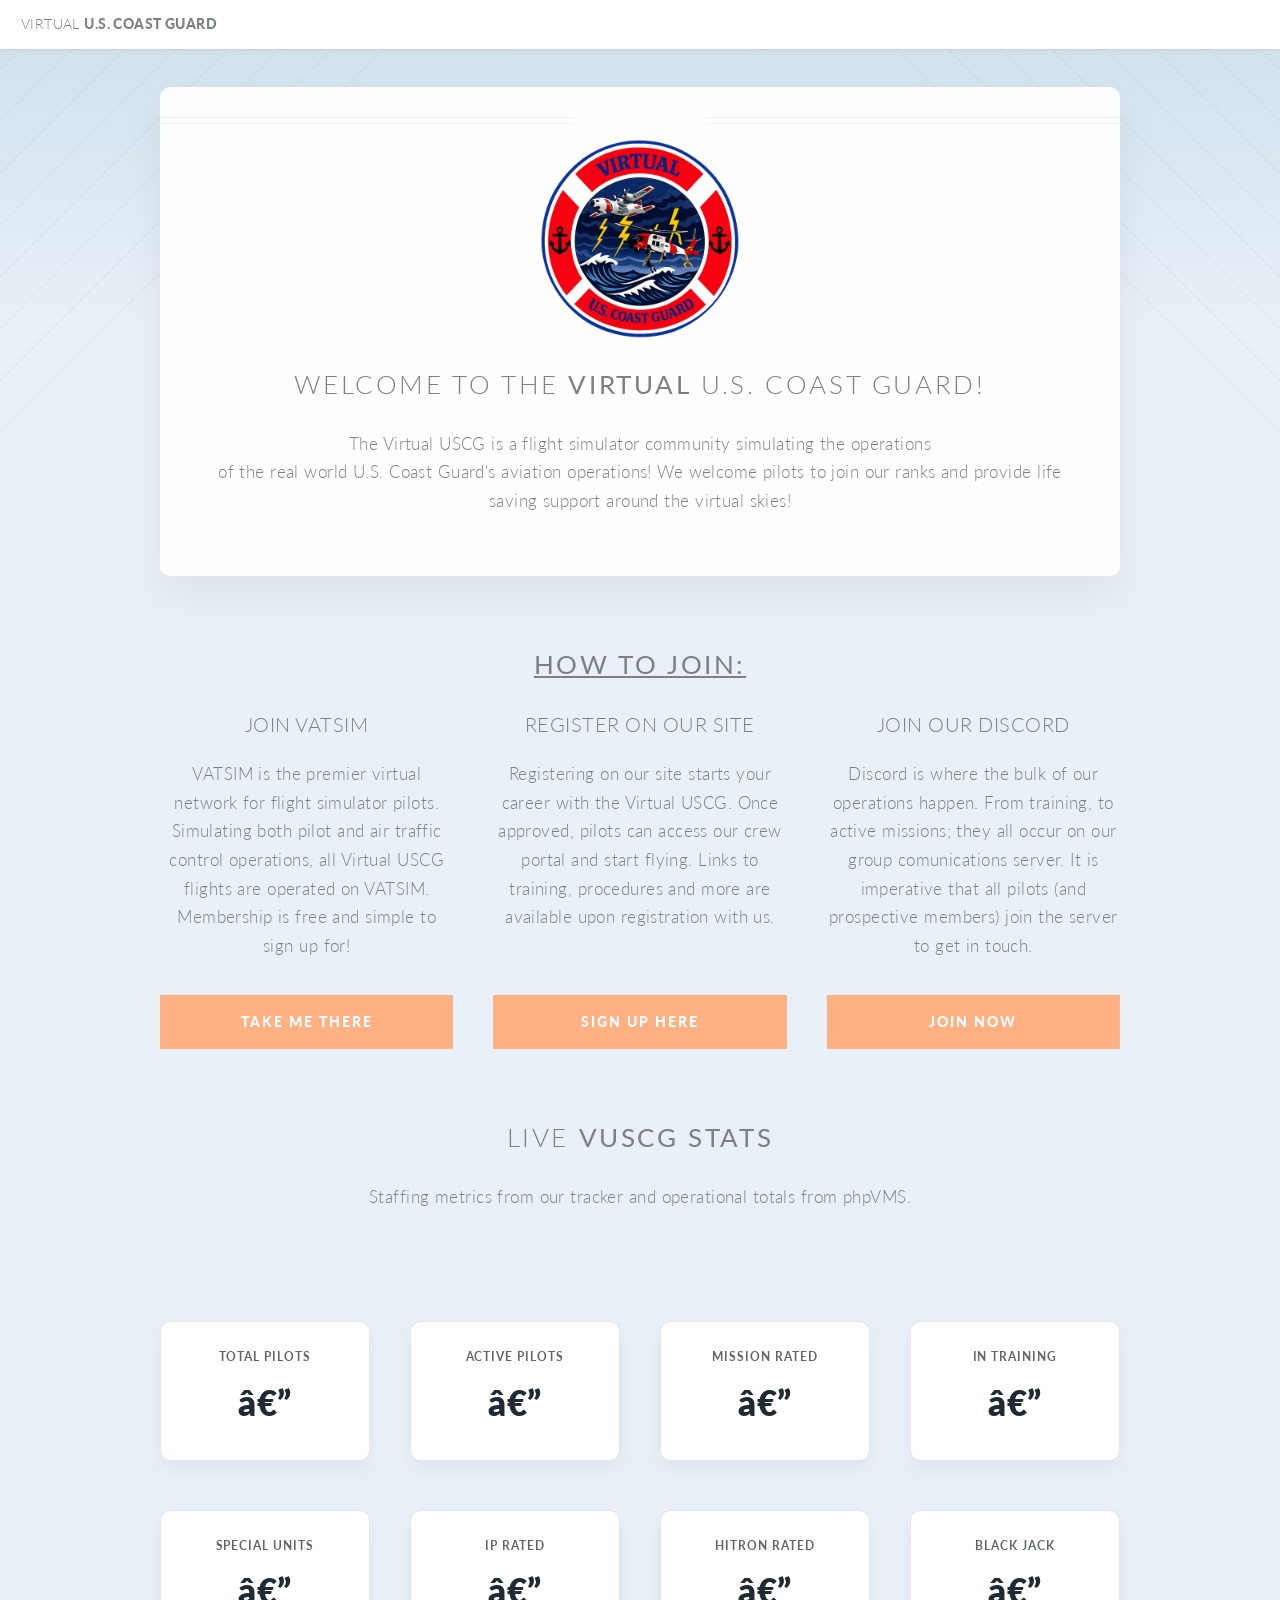
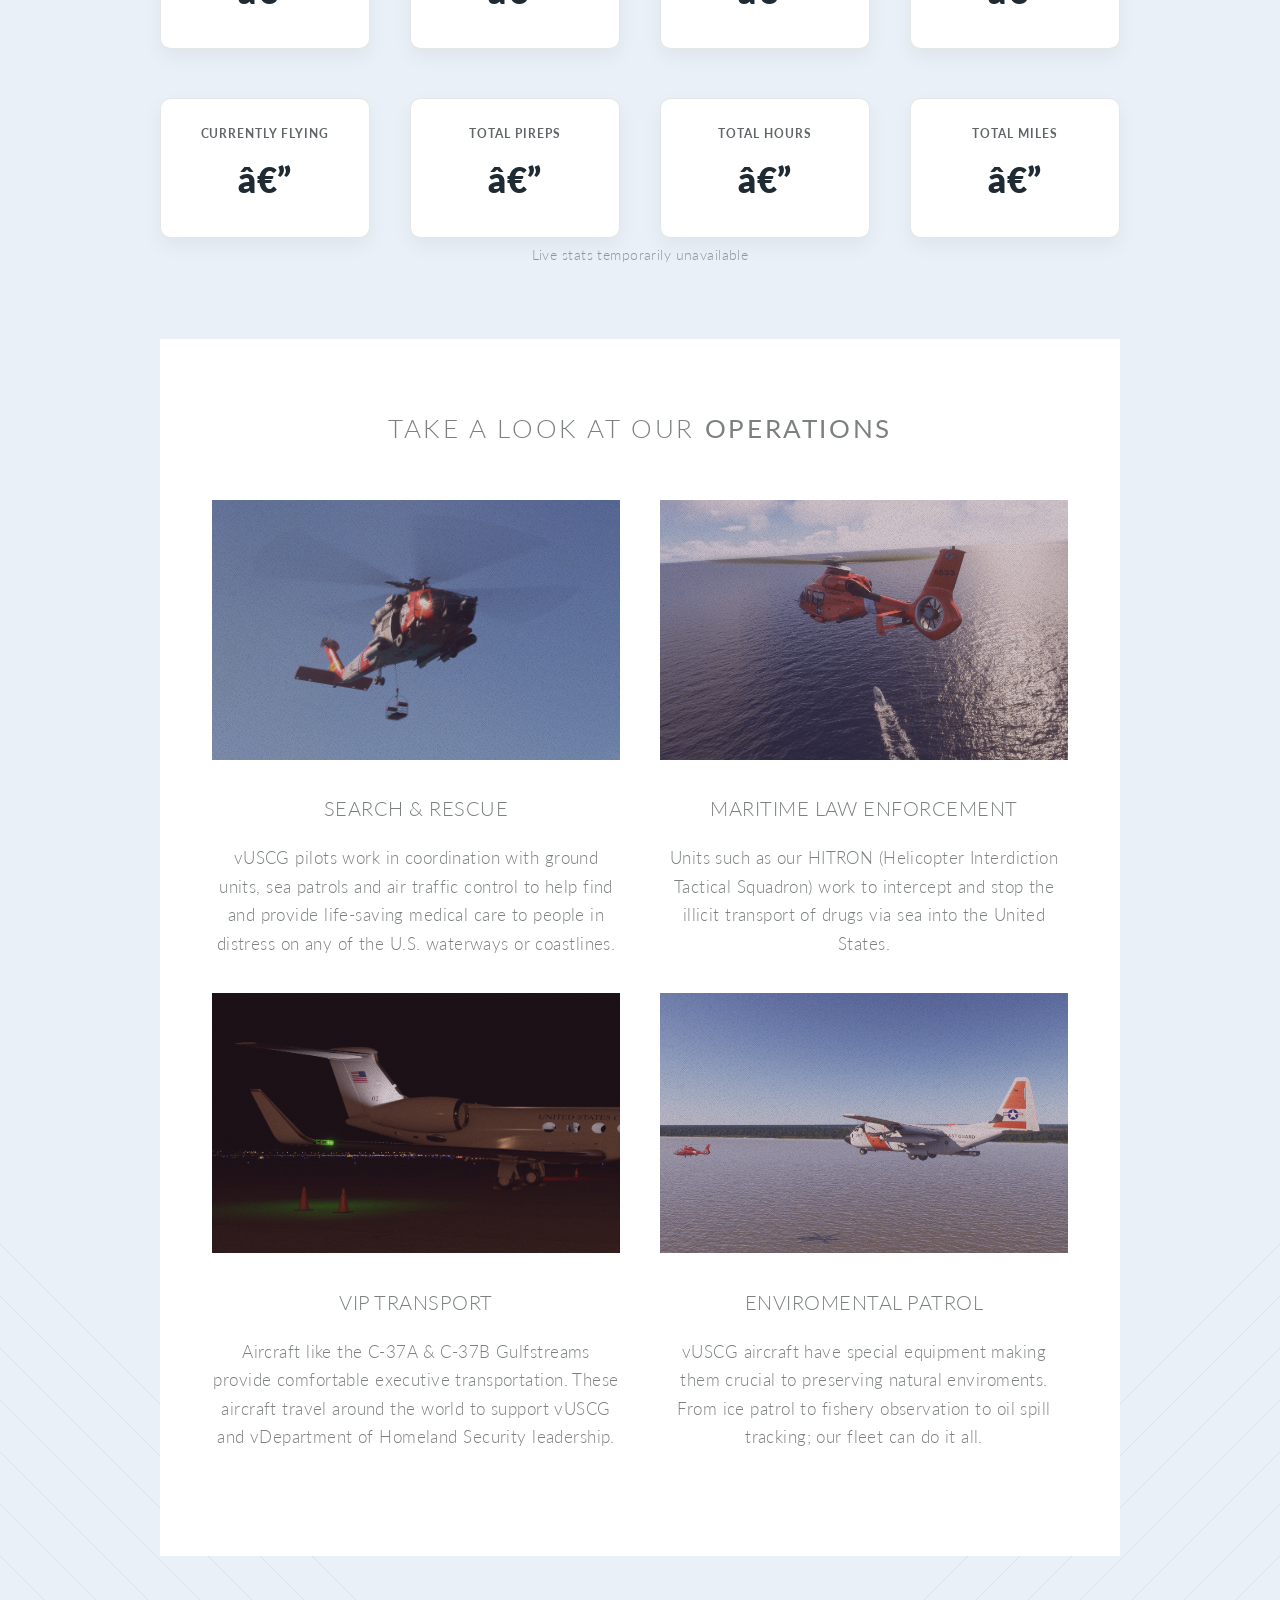
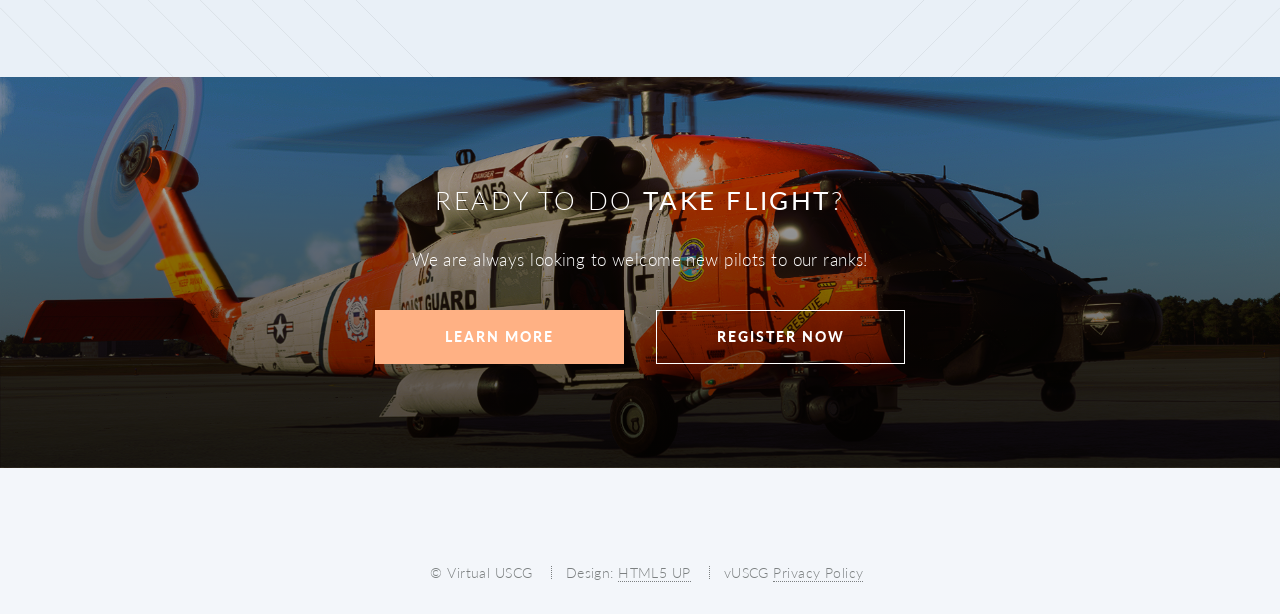
==== commit c9fa3a1c: "Merge branch 'dev' into codex/explain-codebase-structure-and-guidelines" ====
--- a/index.html
+++ b/index.html
@@ -24,8 +24,7 @@
     <h2>Welcome to the <strong>Virtual</strong> U.S. Coast Guard!</h2>
 
 <p>The Virtual USCG is a flight simulator community simulating the operations<br />
-of the real world U.S. Coast Guard&#39;s aviation operations! We welcome pilots of all experience<br />
-and interest levels to join our ranks and provide life saving support around the virtual skies!</p>
+of the real world U.S. Coast Guard&#39;s aviation operations! We welcome pilots to join our ranks and provide life saving support around the virtual skies!</p>
 </header>
 <!-- Two -->
 
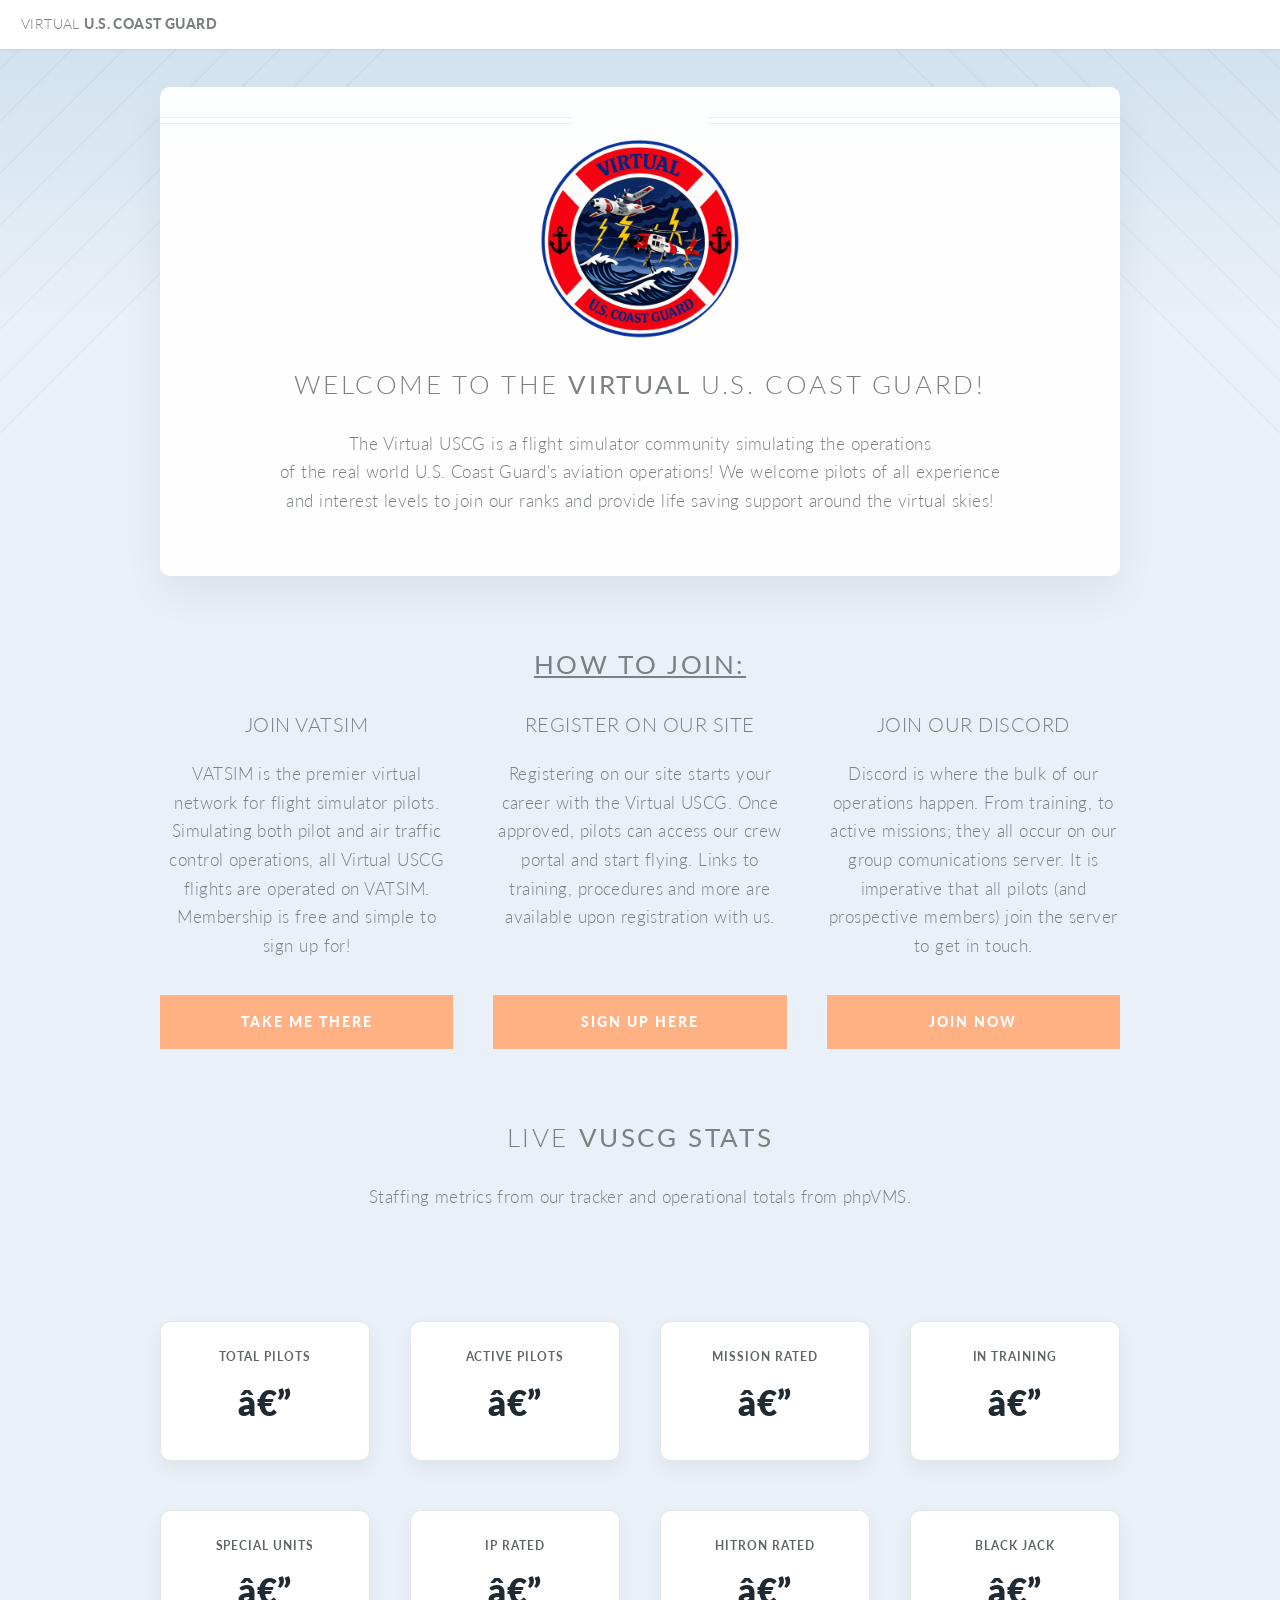
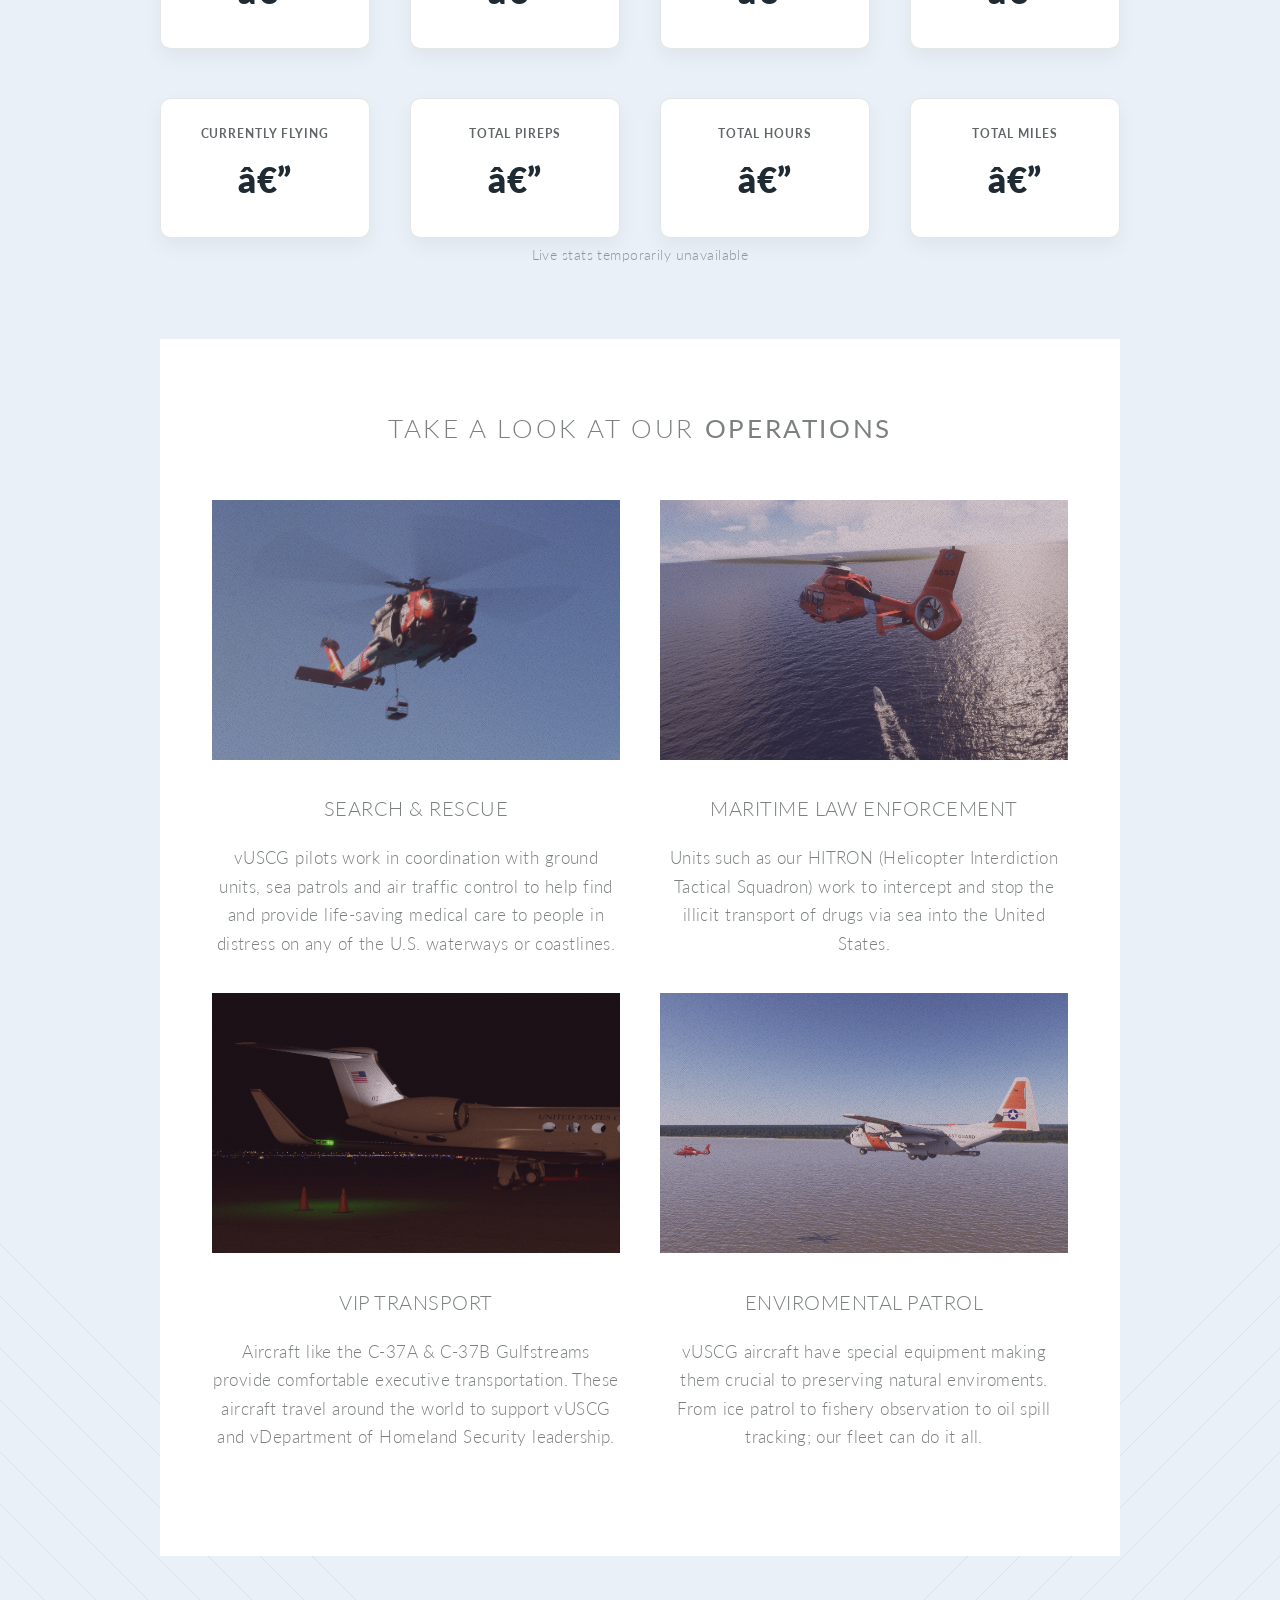
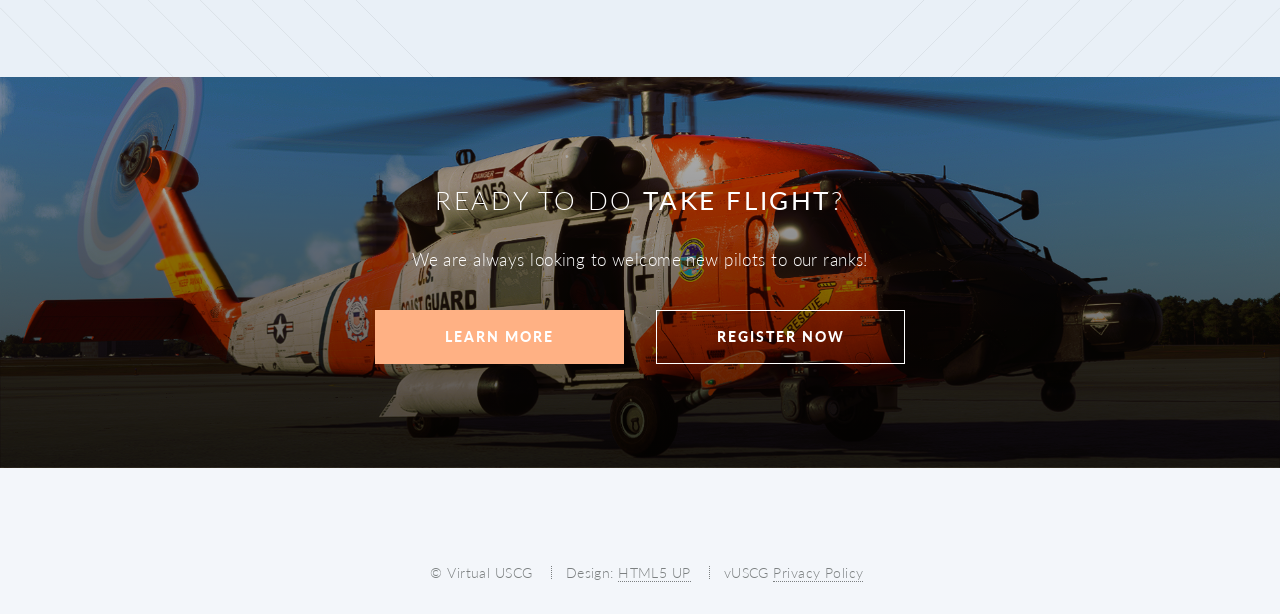
==== commit 0ced07f7: "Use pireps state=2 as accepted filter in crew stats example" ====
--- a/index.html
+++ b/index.html
@@ -24,7 +24,8 @@
     <h2>Welcome to the <strong>Virtual</strong> U.S. Coast Guard!</h2>
 
 <p>The Virtual USCG is a flight simulator community simulating the operations<br />
-of the real world U.S. Coast Guard&#39;s aviation operations! We welcome pilots to join our ranks and provide life saving support around the virtual skies!</p>
+of the real world U.S. Coast Guard&#39;s aviation operations! We welcome pilots of all experience<br />
+and interest levels to join our ranks and provide life saving support around the virtual skies!</p>
 </header>
 <!-- Two -->
 
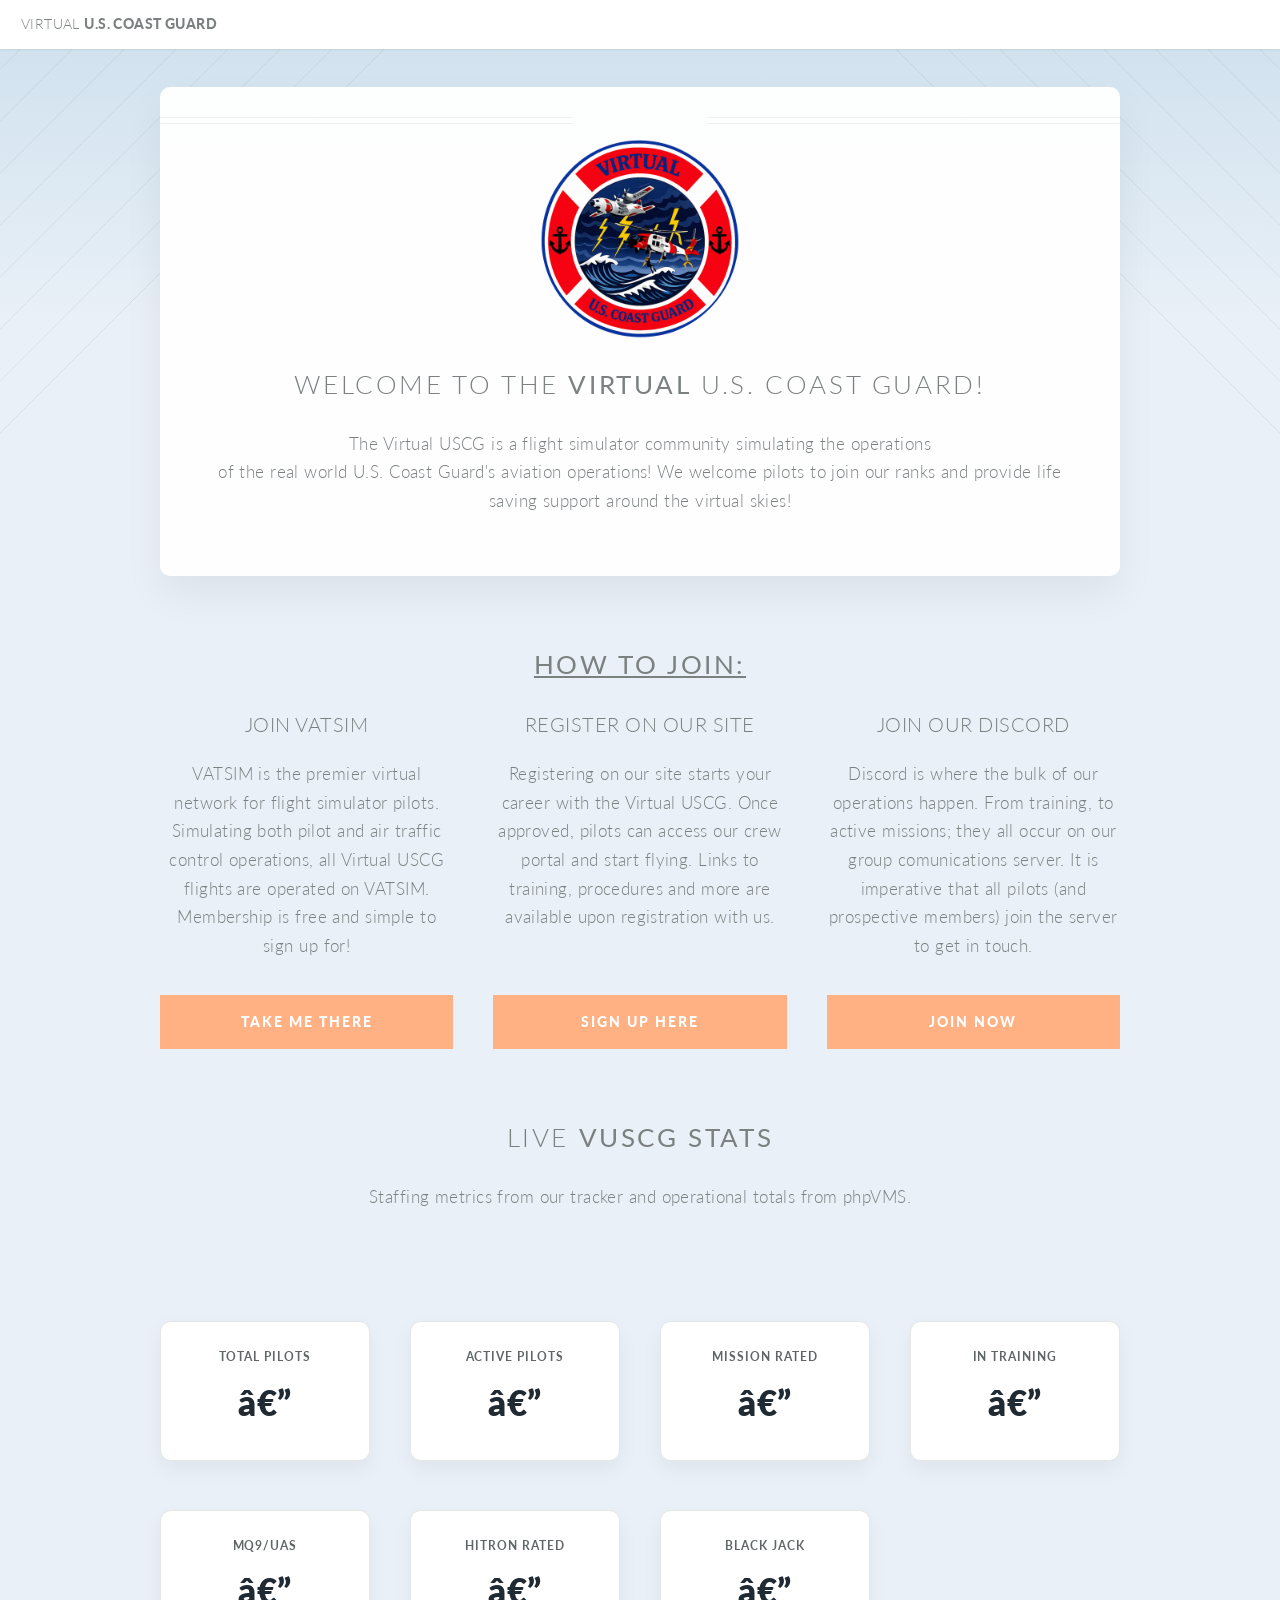
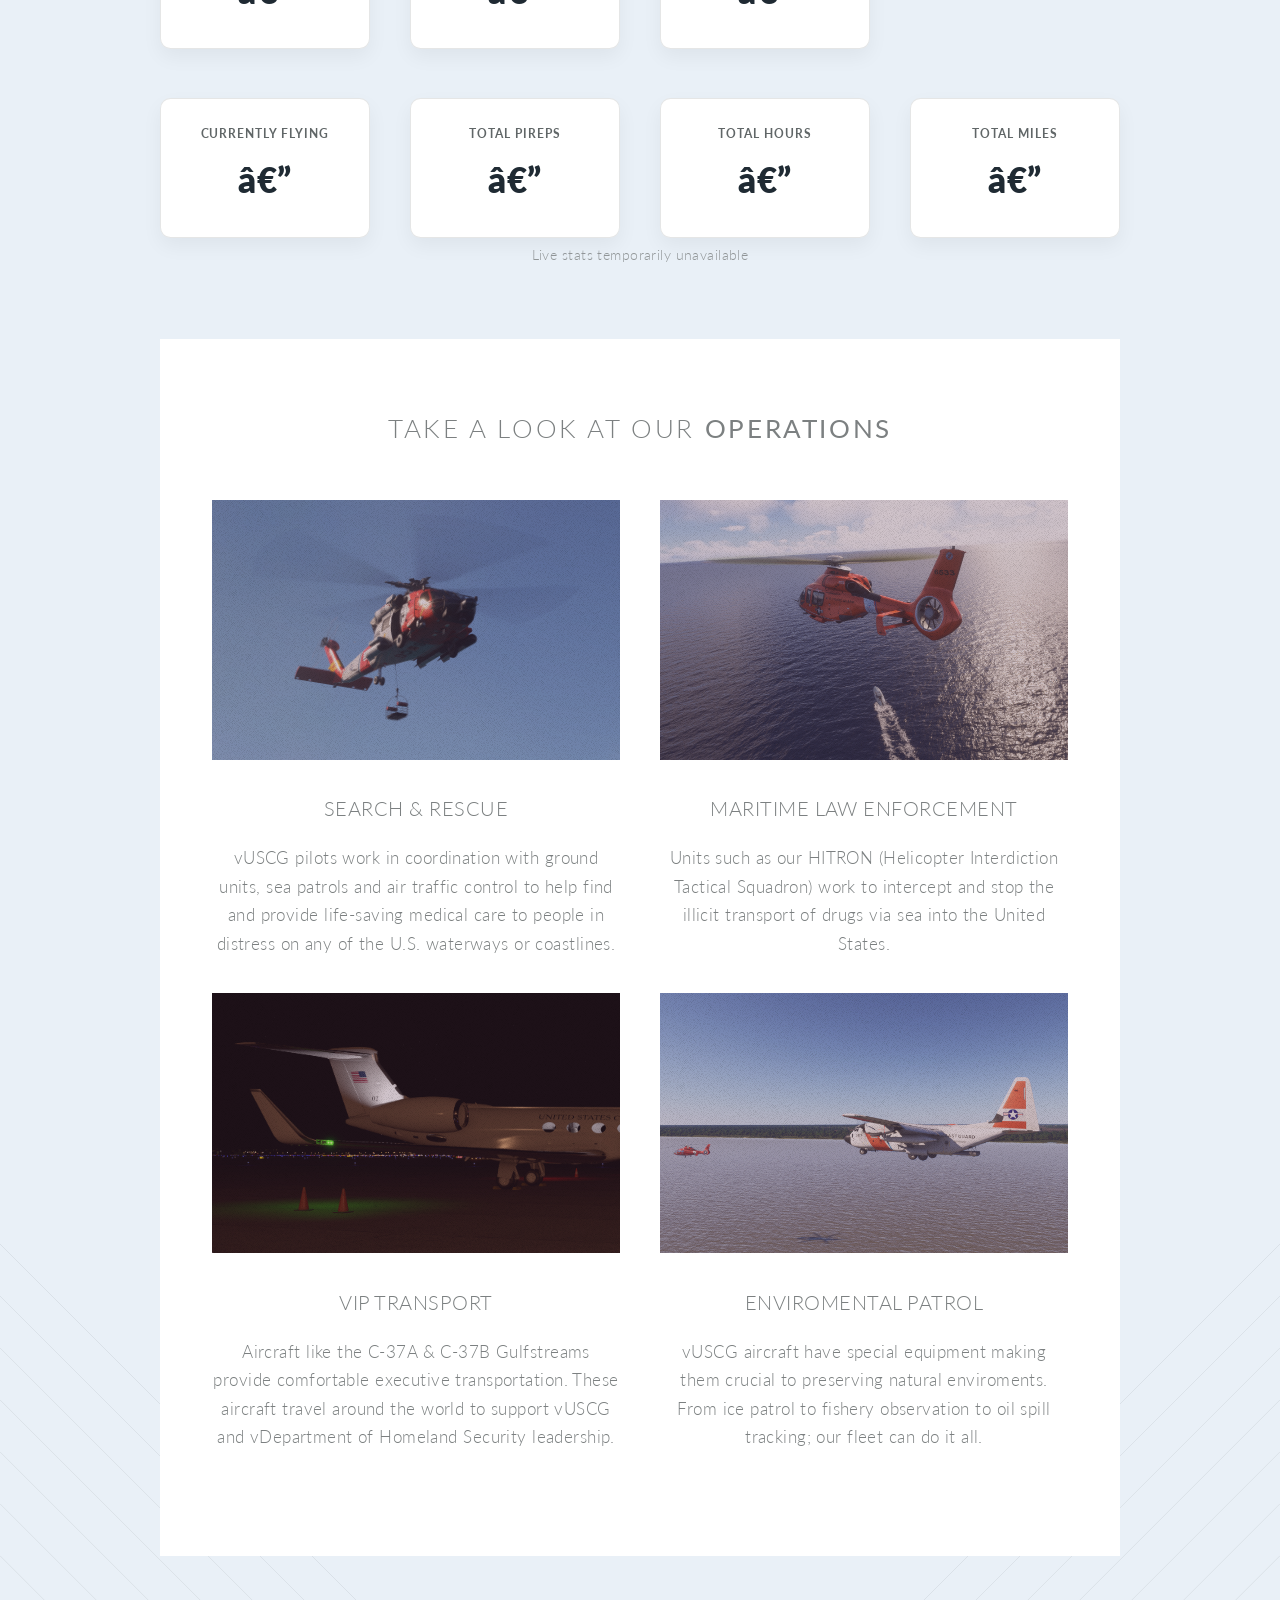
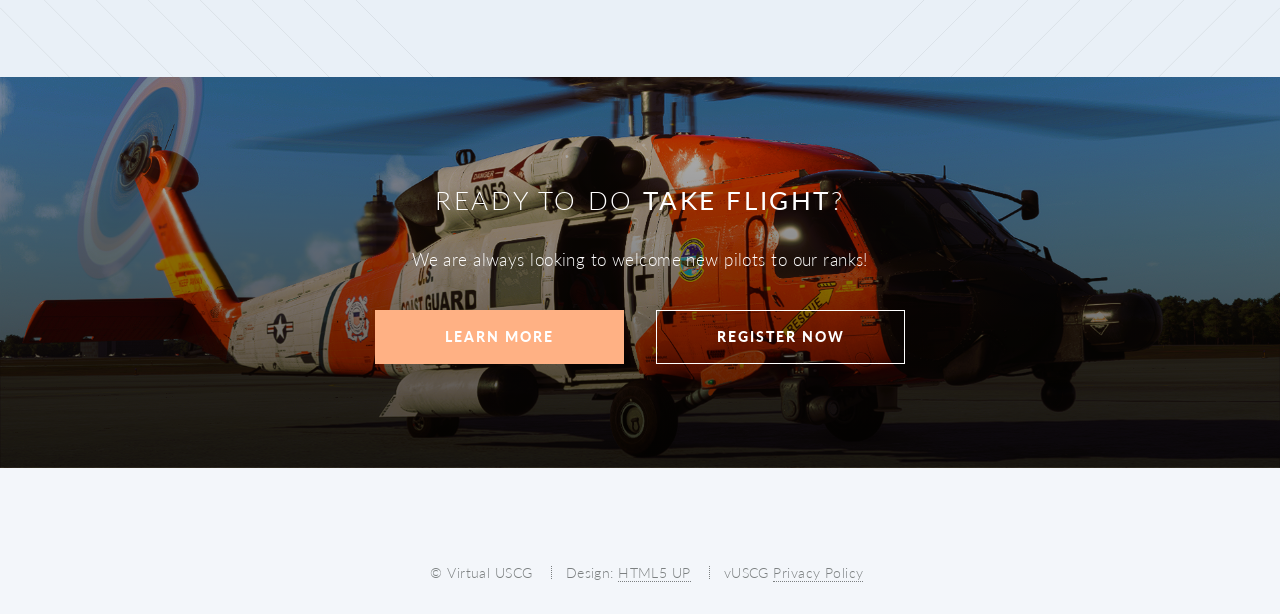
==== commit 19316931: "update containers" ====
--- a/index.html
+++ b/index.html
@@ -24,8 +24,7 @@
     <h2>Welcome to the <strong>Virtual</strong> U.S. Coast Guard!</h2>
 
 <p>The Virtual USCG is a flight simulator community simulating the operations<br />
-of the real world U.S. Coast Guard&#39;s aviation operations! We welcome pilots of all experience<br />
-and interest levels to join our ranks and provide life saving support around the virtual skies!</p>
+of the real world U.S. Coast Guard&#39;s aviation operations! We welcome pilots to join our ranks and provide life saving support around the virtual skies!</p>
 </header>
 <!-- Two -->
 
@@ -80,8 +79,7 @@
 </div>
 
 <div class="row home-live-stats-grid">
-  <div class="col-3 col-6-narrower col-12-mobile"><section class="home-live-stat-card"><p class="label">Special Units</p><p class="value" data-stat="special_units">—</p></section></div>
-  <div class="col-3 col-6-narrower col-12-mobile"><section class="home-live-stat-card"><p class="label">IP Rated</p><p class="value" data-stat="ip_rated">—</p></section></div>
+  <div class="col-3 col-6-narrower col-12-mobile"><section class="home-live-stat-card"><p class="label">MQ9/UAS</p><p class="value" data-stat="uas_rated">—</p></section></div>
   <div class="col-3 col-6-narrower col-12-mobile"><section class="home-live-stat-card"><p class="label">HITRON Rated</p><p class="value" data-stat="hitron_rated">—</p></section></div>
   <div class="col-3 col-6-narrower col-12-mobile"><section class="home-live-stat-card"><p class="label">BLACK JACK</p><p class="value" data-stat="black_jack_rated">—</p></section></div>
 </div>
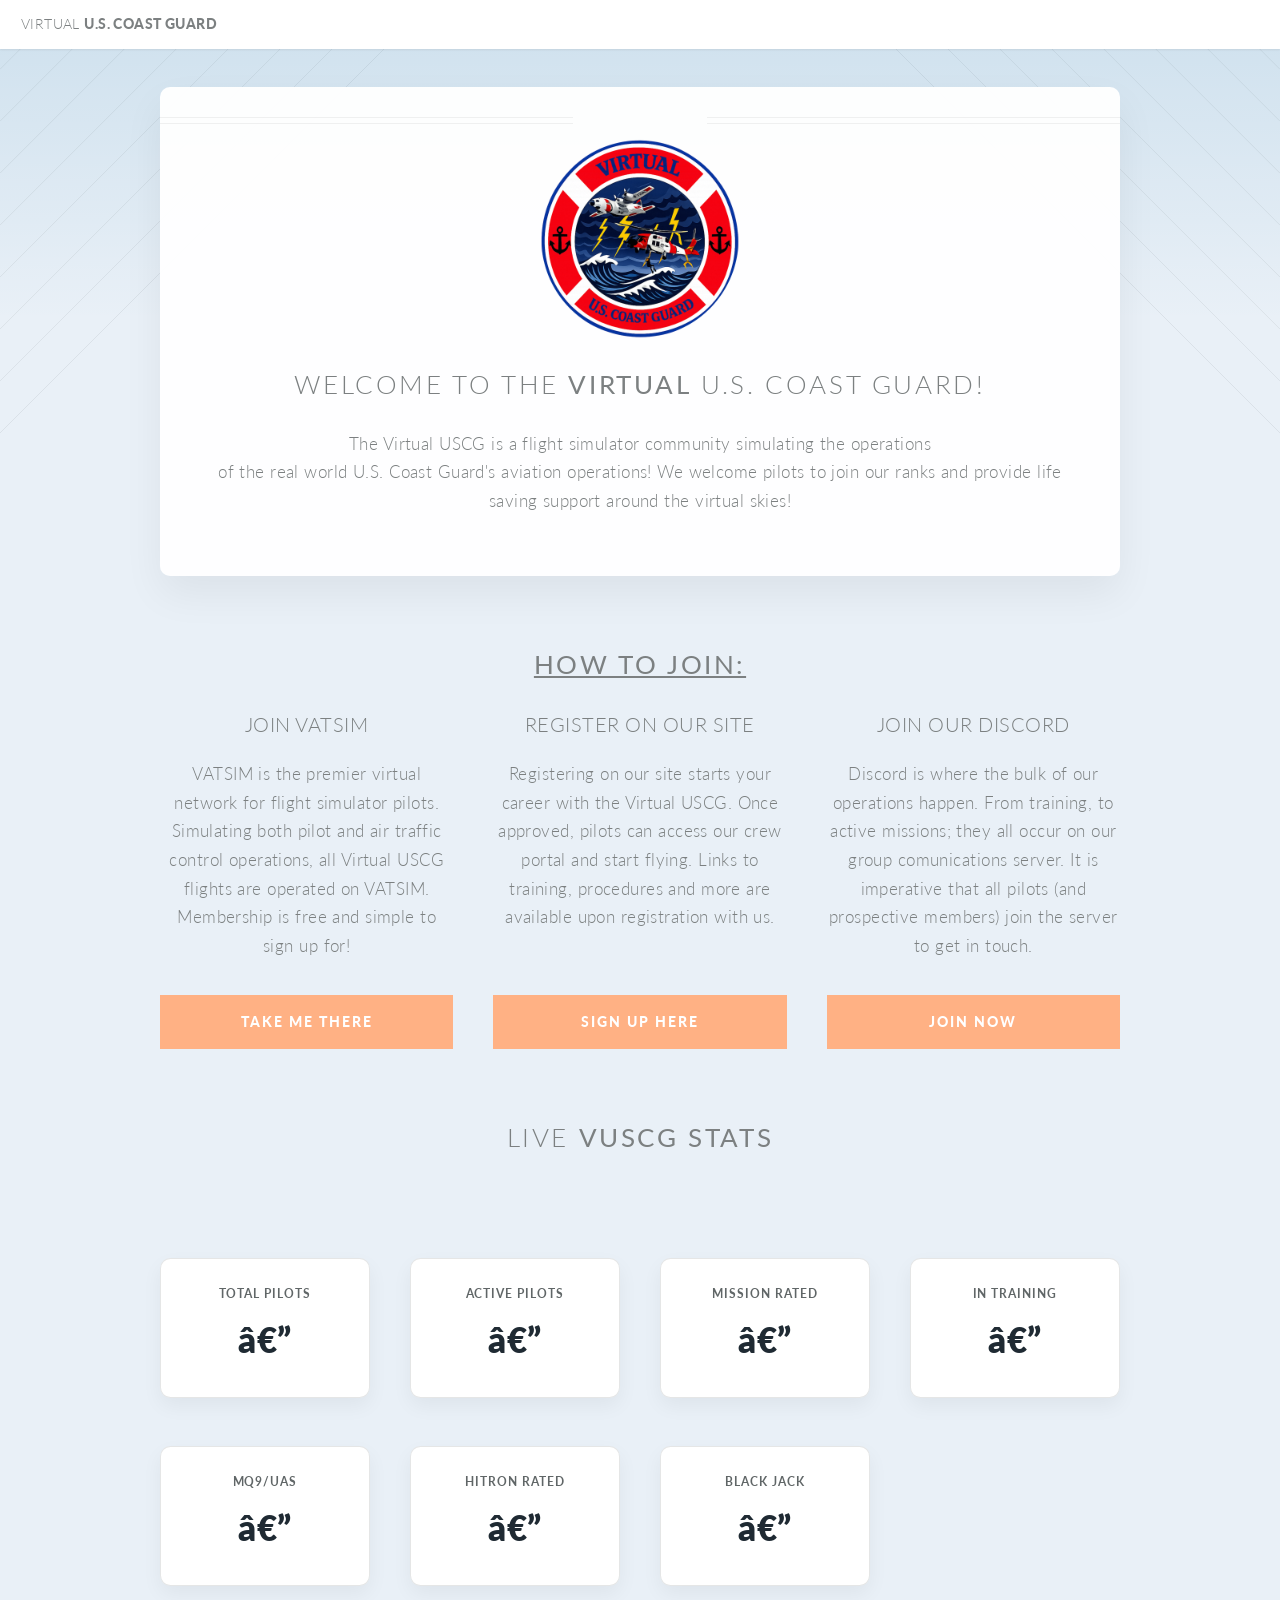
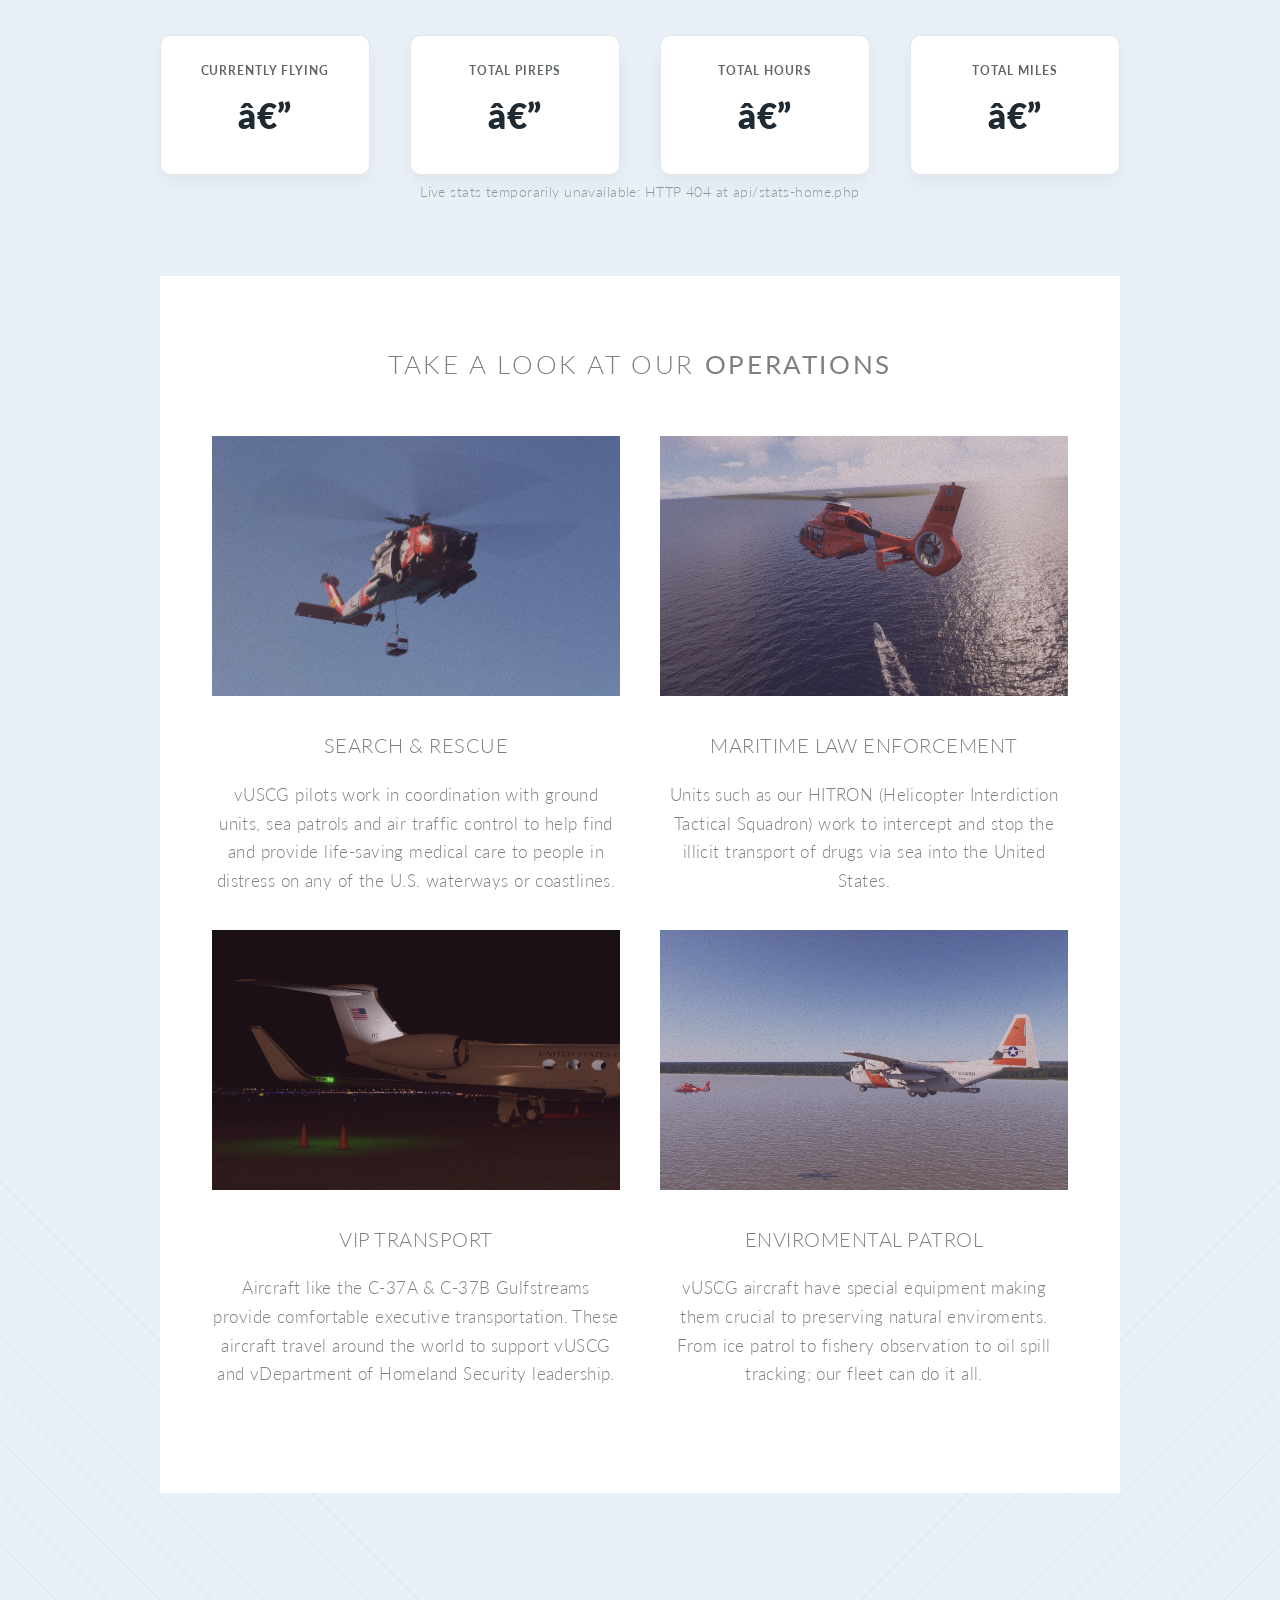
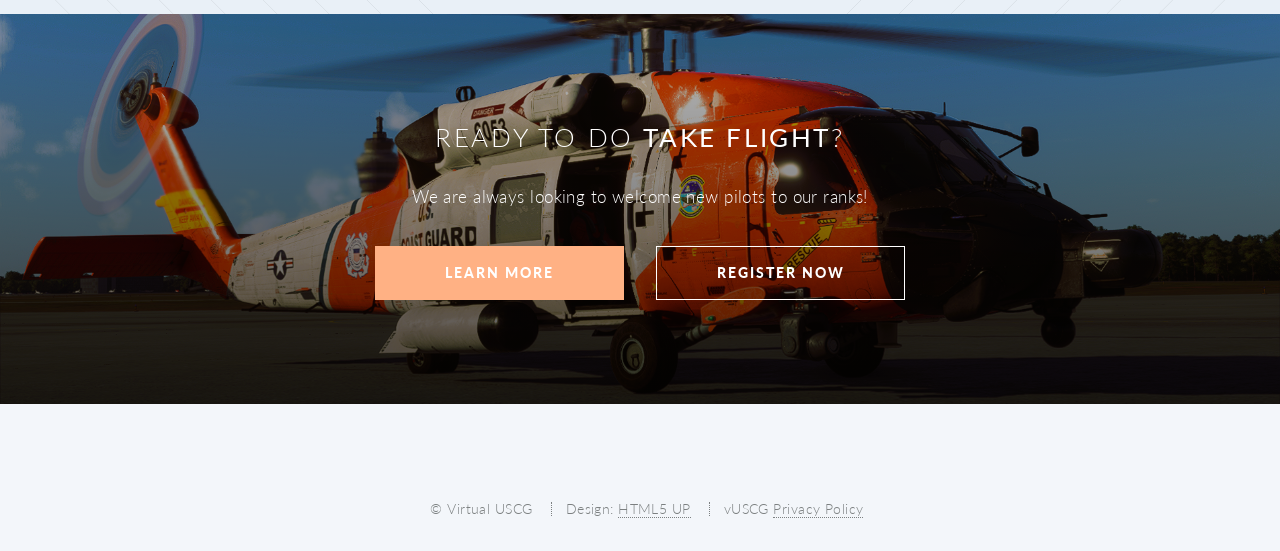
==== commit d25c7376: "minor edit" ====
--- a/index.html
+++ b/index.html
@@ -68,9 +68,7 @@
 <section class="wrapper style1 container special home-live-stats">
 <header class="major">
 <h2>Live <strong>vUSCG Stats</strong></h2>
-<p>Staffing metrics from our tracker and operational totals from phpVMS.</p>
 </header>
-
 <div class="row home-live-stats-grid">
   <div class="col-3 col-6-narrower col-12-mobile"><section class="home-live-stat-card"><p class="label">Total Pilots</p><p class="value" data-stat="total_pilots">—</p></section></div>
   <div class="col-3 col-6-narrower col-12-mobile"><section class="home-live-stat-card"><p class="label">Active Pilots</p><p class="value" data-stat="active_pilots">—</p></section></div>
@@ -79,7 +77,7 @@
 </div>
 
 <div class="row home-live-stats-grid">
-  <div class="col-3 col-6-narrower col-12-mobile"><section class="home-live-stat-card"><p class="label">MQ9/UAS</p><p class="value" data-stat="uas_rated">—</p></section></div>
+  <div class="col-3 col-6-narrower col-12-mobile"><section class="home-live-stat-card"><p class="label">MQ9/UAS</p><p class="value" data-stat="mq9_rated">—</p></section></div>
   <div class="col-3 col-6-narrower col-12-mobile"><section class="home-live-stat-card"><p class="label">HITRON Rated</p><p class="value" data-stat="hitron_rated">—</p></section></div>
   <div class="col-3 col-6-narrower col-12-mobile"><section class="home-live-stat-card"><p class="label">BLACK JACK</p><p class="value" data-stat="black_jack_rated">—</p></section></div>
 </div>
@@ -187,6 +185,6 @@
 </footer>
 </div>
 <!-- Scripts --><script src="assets/js/jquery.min.js"></script><script src="assets/js/jquery.dropotron.min.js"></script><script src="assets/js/jquery.scrolly.min.js"></script><script src="assets/js/jquery.scrollex.min.js"></script><script src="assets/js/browser.min.js"></script><script src="assets/js/breakpoints.min.js"></script><script src="assets/js/util.js"></script>
-		<script src="assets/js/home-stats.js"></script>
+		<script src="assets/js/stats-home.js"></script>
 		<script src="assets/js/main.js"></script></body>
-</html>+</html>
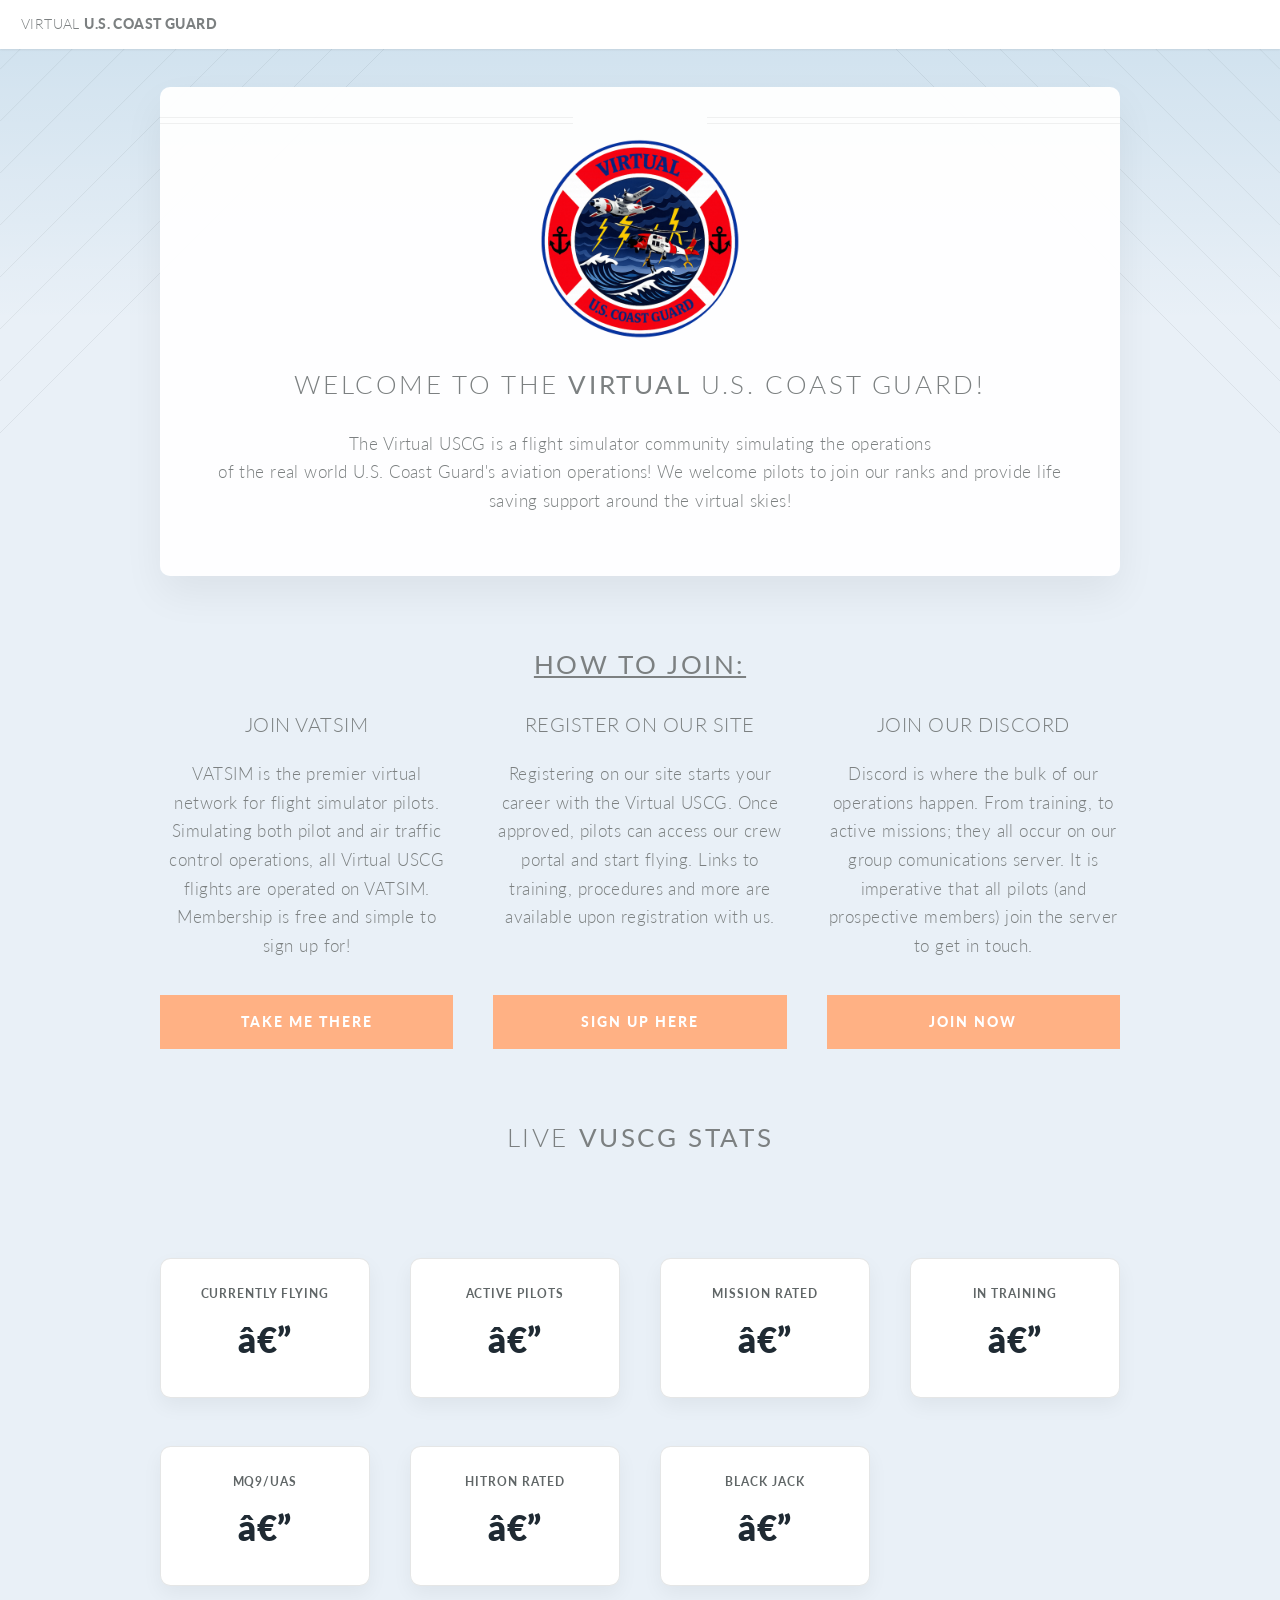
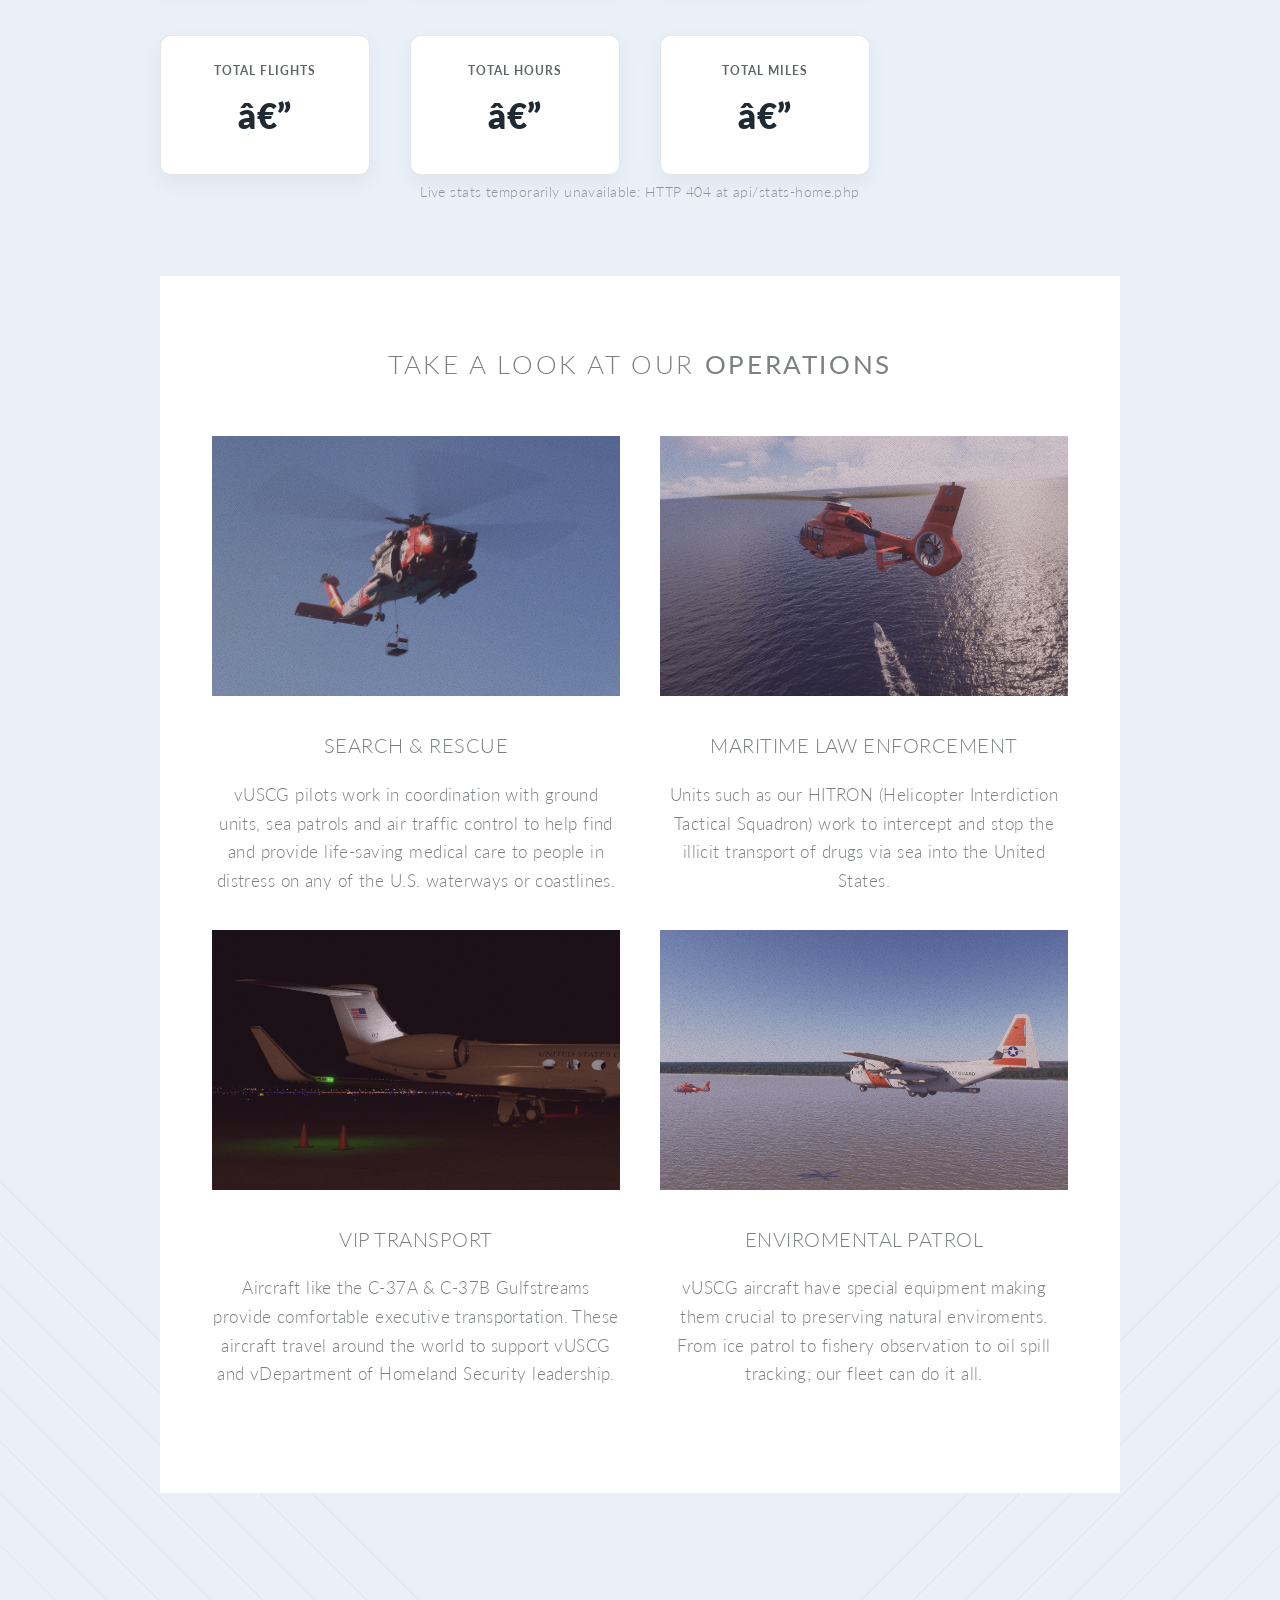
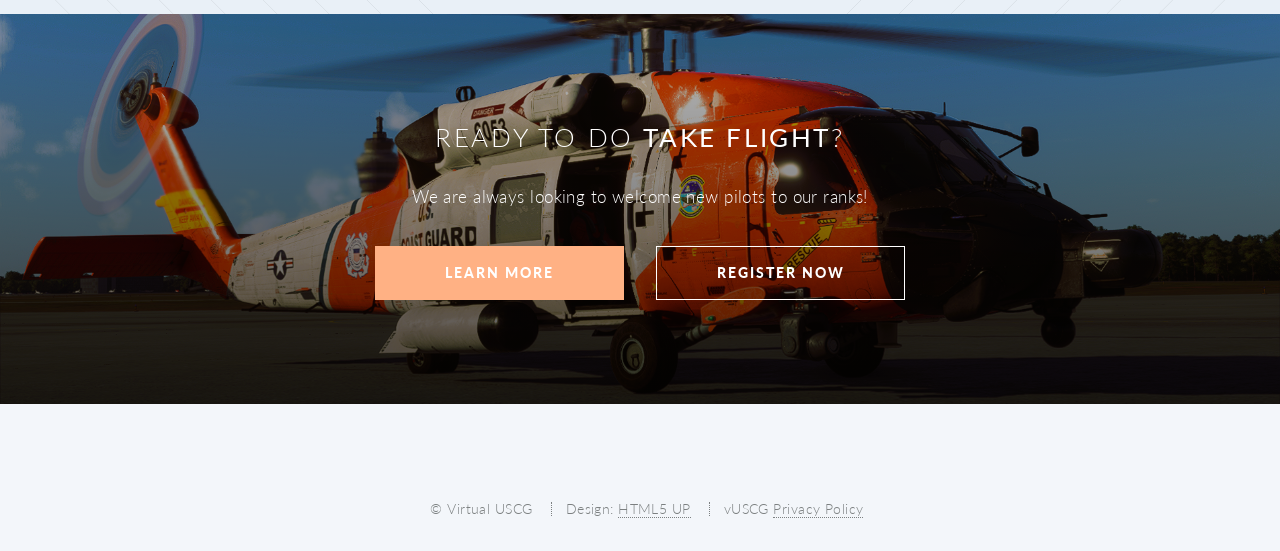
==== commit c538c829: "Update home stats cards and add stat key aliases" ====
--- a/index.html
+++ b/index.html
@@ -70,7 +70,7 @@
 <h2>Live <strong>vUSCG Stats</strong></h2>
 </header>
 <div class="row home-live-stats-grid">
-  <div class="col-3 col-6-narrower col-12-mobile"><section class="home-live-stat-card"><p class="label">Total Pilots</p><p class="value" data-stat="total_pilots">—</p></section></div>
+  <div class="col-3 col-6-narrower col-12-mobile"><section class="home-live-stat-card"><p class="label">Currently Flying</p><p class="value" data-stat="currently_flying">—</p></section></div>
   <div class="col-3 col-6-narrower col-12-mobile"><section class="home-live-stat-card"><p class="label">Active Pilots</p><p class="value" data-stat="active_pilots">—</p></section></div>
   <div class="col-3 col-6-narrower col-12-mobile"><section class="home-live-stat-card"><p class="label">Mission Rated</p><p class="value" data-stat="mission_rated_pilots">—</p></section></div>
   <div class="col-3 col-6-narrower col-12-mobile"><section class="home-live-stat-card"><p class="label">In Training</p><p class="value" data-stat="currently_in_training">—</p></section></div>
@@ -83,8 +83,7 @@
 </div>
 
 <div class="row home-live-stats-grid">
-  <div class="col-3 col-6-narrower col-12-mobile"><section class="home-live-stat-card"><p class="label">Currently Flying</p><p class="value" data-stat="currently_flying">—</p></section></div>
-  <div class="col-3 col-6-narrower col-12-mobile"><section class="home-live-stat-card"><p class="label">Total PIREPs</p><p class="value" data-stat="pireps">—</p></section></div>
+  <div class="col-3 col-6-narrower col-12-mobile"><section class="home-live-stat-card"><p class="label">Total Flights</p><p class="value" data-stat="pireps">—</p></section></div>
   <div class="col-3 col-6-narrower col-12-mobile"><section class="home-live-stat-card"><p class="label">Total Hours</p><p class="value" data-stat="hours">—</p></section></div>
   <div class="col-3 col-6-narrower col-12-mobile"><section class="home-live-stat-card"><p class="label">Total Miles</p><p class="value" data-stat="miles">—</p></section></div>
 </div>
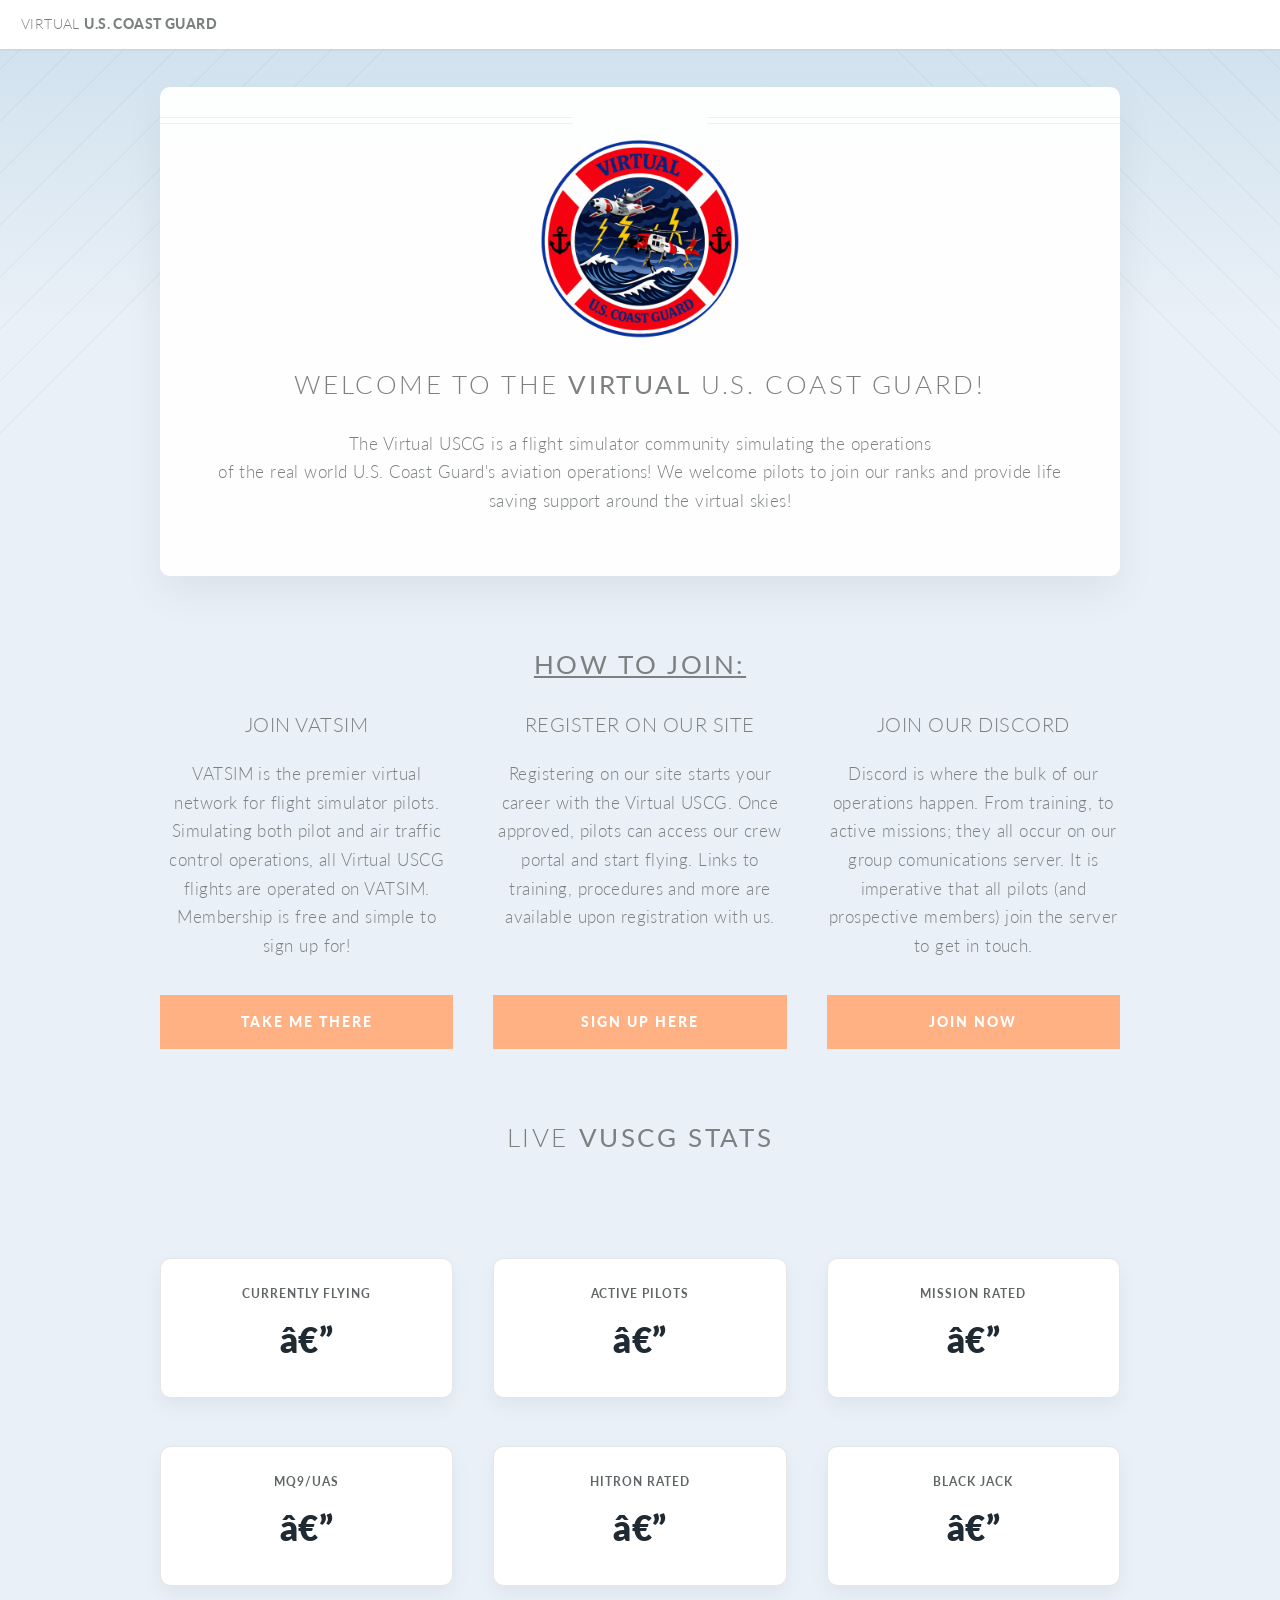
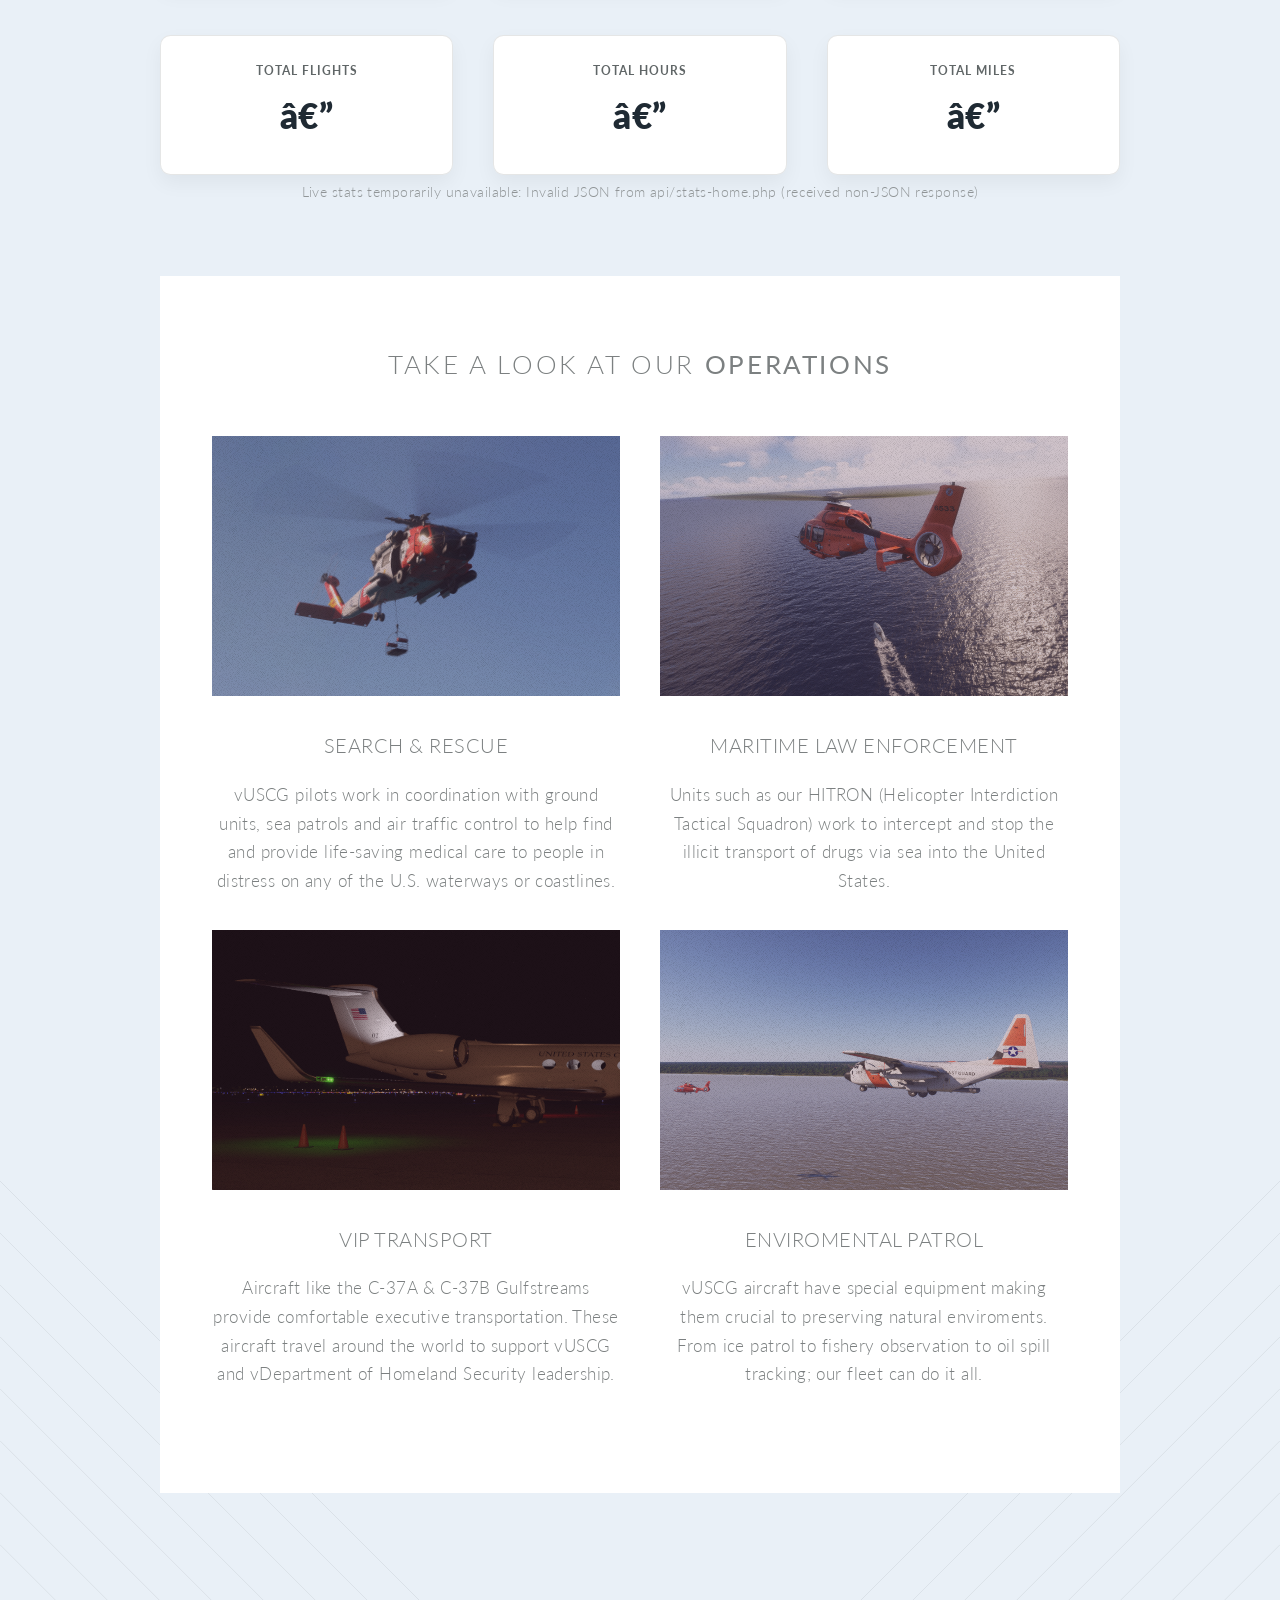
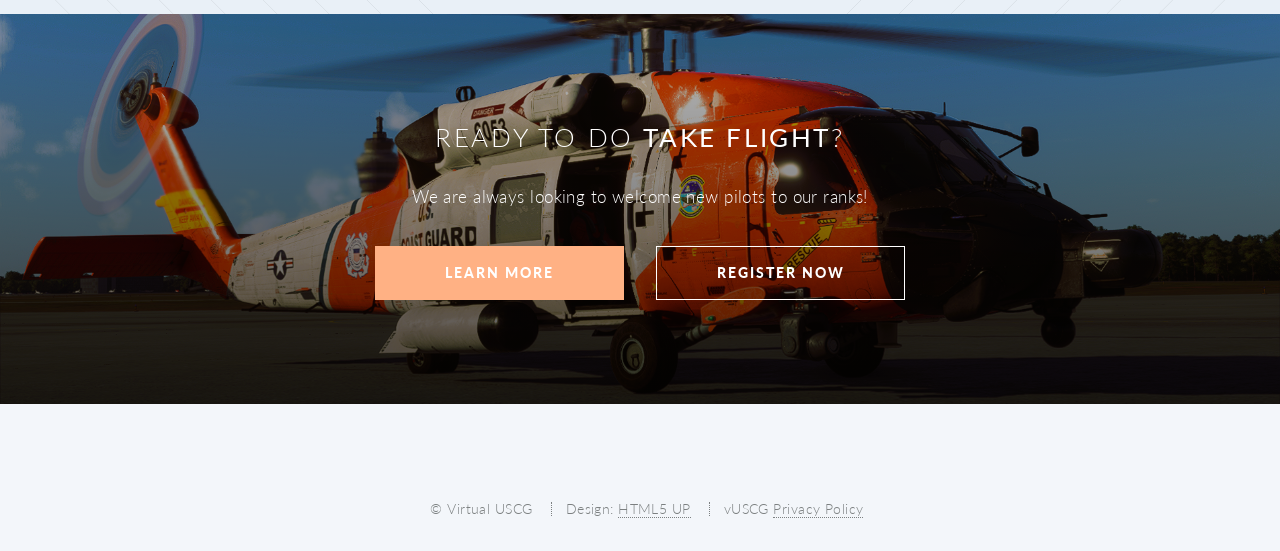
==== commit 8b882a0b: "Improve sheet row parsing for HITRON/BLACK_JACK labels" ====
--- a/index.html
+++ b/index.html
@@ -70,22 +70,21 @@
 <h2>Live <strong>vUSCG Stats</strong></h2>
 </header>
 <div class="row home-live-stats-grid">
-  <div class="col-3 col-6-narrower col-12-mobile"><section class="home-live-stat-card"><p class="label">Currently Flying</p><p class="value" data-stat="currently_flying">—</p></section></div>
-  <div class="col-3 col-6-narrower col-12-mobile"><section class="home-live-stat-card"><p class="label">Active Pilots</p><p class="value" data-stat="active_pilots">—</p></section></div>
-  <div class="col-3 col-6-narrower col-12-mobile"><section class="home-live-stat-card"><p class="label">Mission Rated</p><p class="value" data-stat="mission_rated_pilots">—</p></section></div>
-  <div class="col-3 col-6-narrower col-12-mobile"><section class="home-live-stat-card"><p class="label">In Training</p><p class="value" data-stat="currently_in_training">—</p></section></div>
+  <div class="col-4 col-6-narrower col-12-mobile"><section class="home-live-stat-card"><p class="label">Currently Flying</p><p class="value" data-stat="currently_flying">—</p></section></div>
+  <div class="col-4 col-6-narrower col-12-mobile"><section class="home-live-stat-card"><p class="label">Active Pilots</p><p class="value" data-stat="active_pilots">—</p></section></div>
+  <div class="col-4 col-6-narrower col-12-mobile"><section class="home-live-stat-card"><p class="label">Mission Rated</p><p class="value" data-stat="mission_rated_pilots">—</p></section></div>
 </div>
 
 <div class="row home-live-stats-grid">
-  <div class="col-3 col-6-narrower col-12-mobile"><section class="home-live-stat-card"><p class="label">MQ9/UAS</p><p class="value" data-stat="mq9_rated">—</p></section></div>
-  <div class="col-3 col-6-narrower col-12-mobile"><section class="home-live-stat-card"><p class="label">HITRON Rated</p><p class="value" data-stat="hitron_rated">—</p></section></div>
-  <div class="col-3 col-6-narrower col-12-mobile"><section class="home-live-stat-card"><p class="label">BLACK JACK</p><p class="value" data-stat="black_jack_rated">—</p></section></div>
+  <div class="col-4 col-6-narrower col-12-mobile"><section class="home-live-stat-card"><p class="label">MQ9/UAS</p><p class="value" data-stat="mq9_rated">—</p></section></div>
+  <div class="col-4 col-6-narrower col-12-mobile"><section class="home-live-stat-card"><p class="label">HITRON Rated</p><p class="value" data-stat="hitron_rated">—</p></section></div>
+  <div class="col-4 col-6-narrower col-12-mobile"><section class="home-live-stat-card"><p class="label">BLACK JACK</p><p class="value" data-stat="black_jack_rated">—</p></section></div>
 </div>
 
 <div class="row home-live-stats-grid">
-  <div class="col-3 col-6-narrower col-12-mobile"><section class="home-live-stat-card"><p class="label">Total Flights</p><p class="value" data-stat="pireps">—</p></section></div>
-  <div class="col-3 col-6-narrower col-12-mobile"><section class="home-live-stat-card"><p class="label">Total Hours</p><p class="value" data-stat="hours">—</p></section></div>
-  <div class="col-3 col-6-narrower col-12-mobile"><section class="home-live-stat-card"><p class="label">Total Miles</p><p class="value" data-stat="miles">—</p></section></div>
+  <div class="col-4 col-6-narrower col-12-mobile"><section class="home-live-stat-card"><p class="label">Total Flights</p><p class="value" data-stat="pireps">—</p></section></div>
+  <div class="col-4 col-6-narrower col-12-mobile"><section class="home-live-stat-card"><p class="label">Total Hours</p><p class="value" data-stat="hours">—</p></section></div>
+  <div class="col-4 col-6-narrower col-12-mobile"><section class="home-live-stat-card"><p class="label">Total Miles</p><p class="value" data-stat="miles">—</p></section></div>
 </div>
 
 <p class="home-live-stats-updated" id="homeStatsUpdatedAt">Loading live stats...</p>
